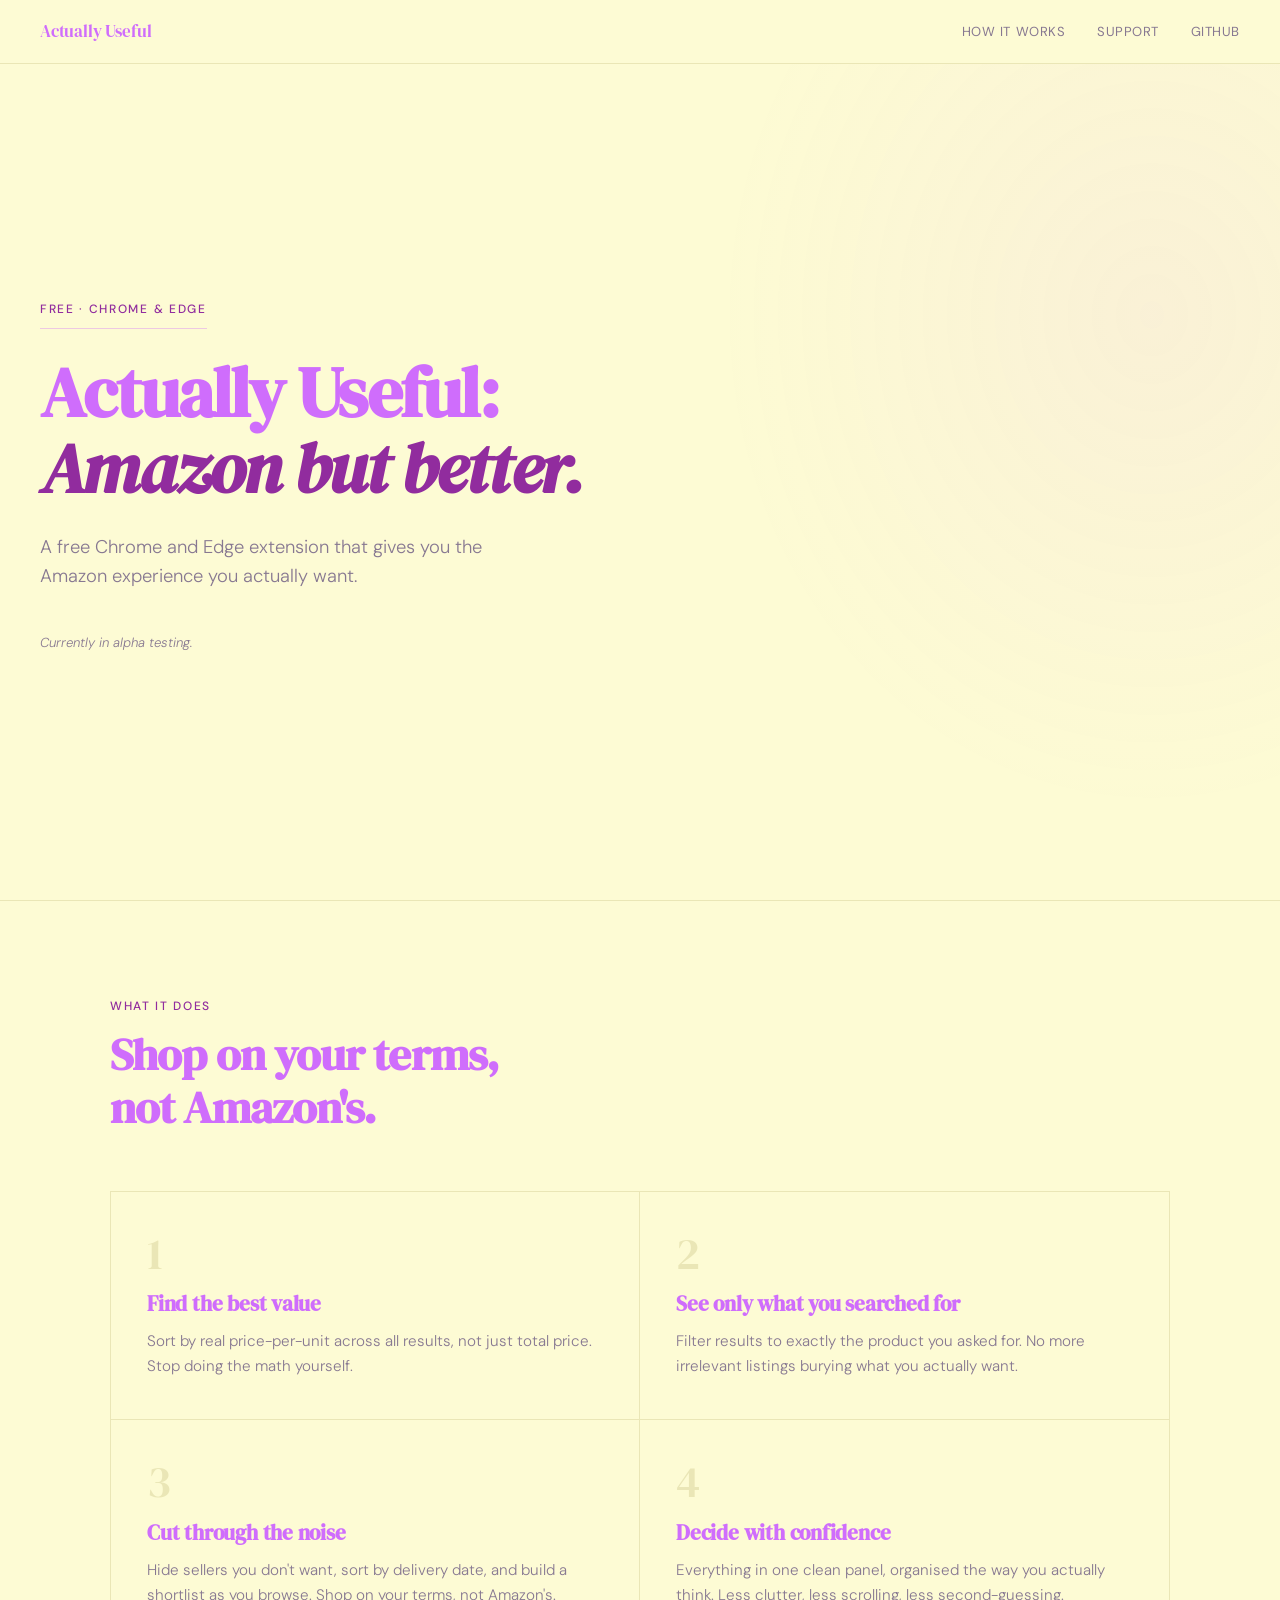
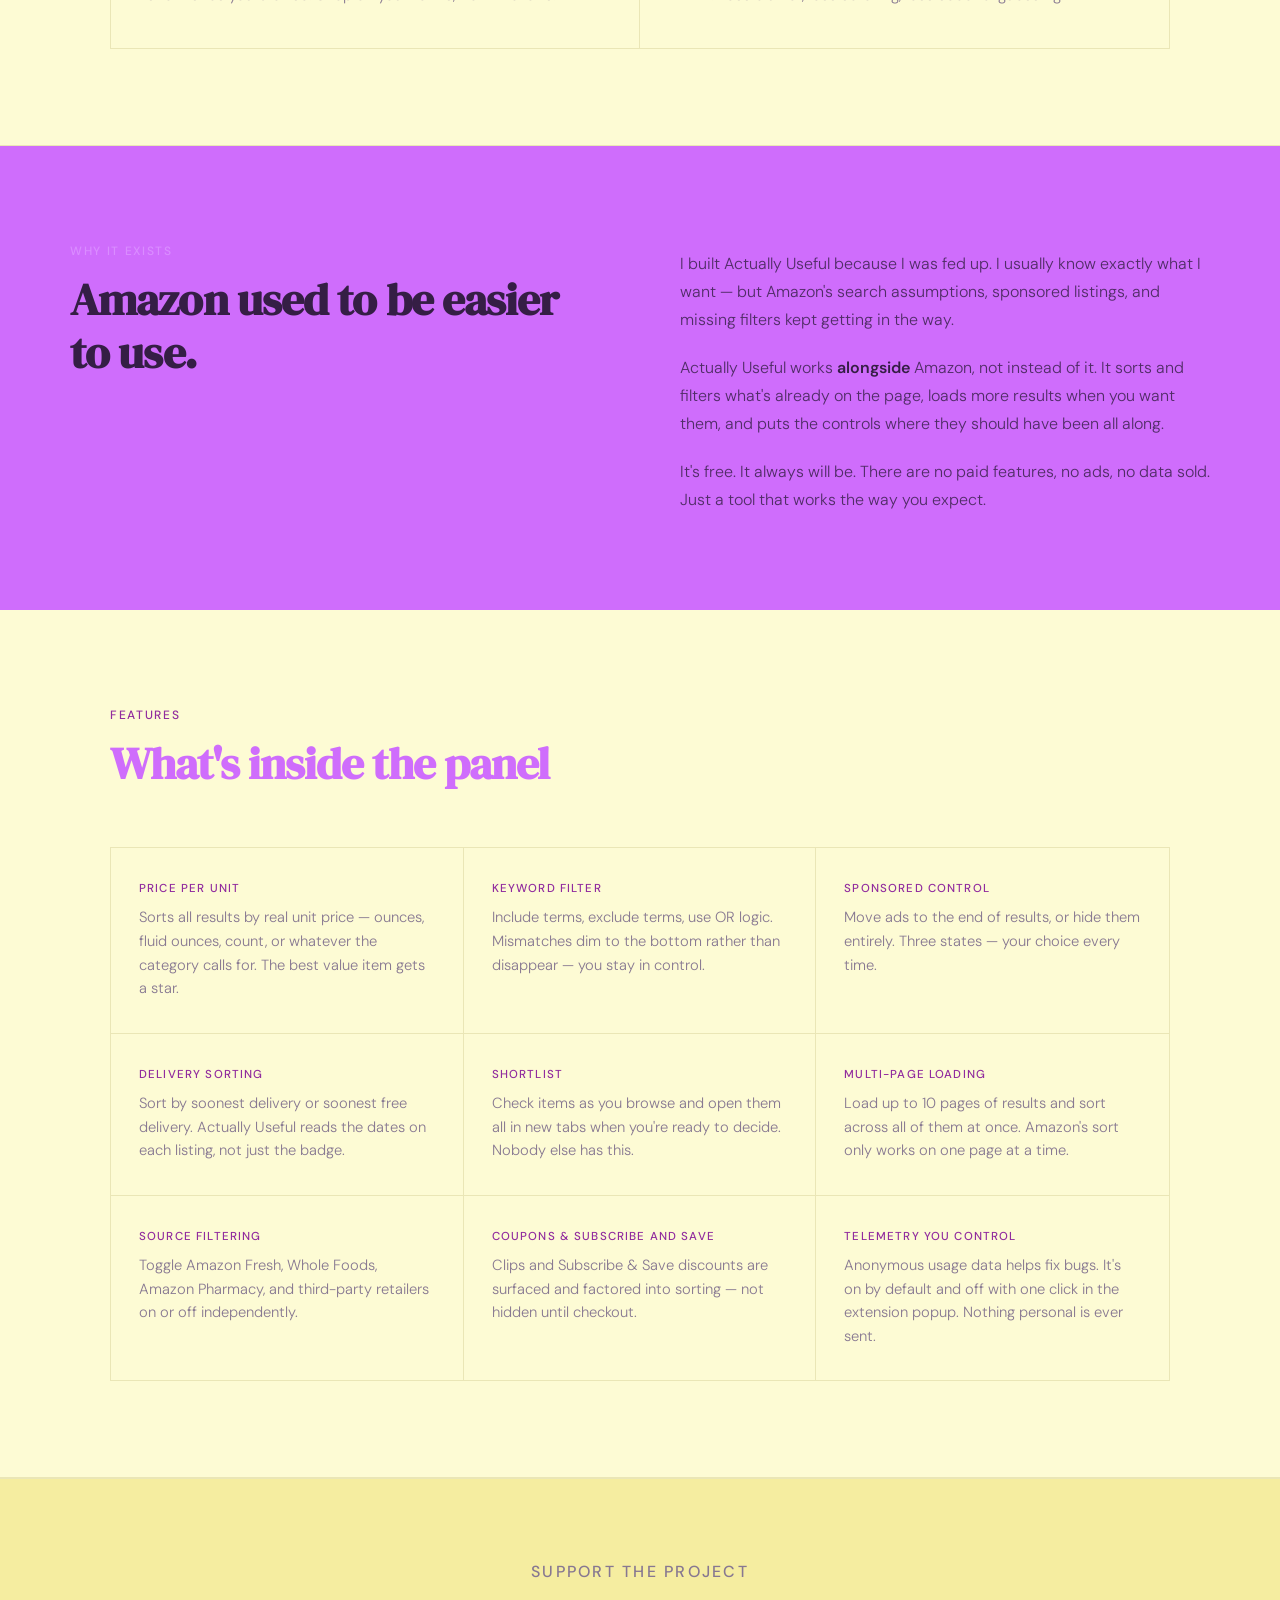
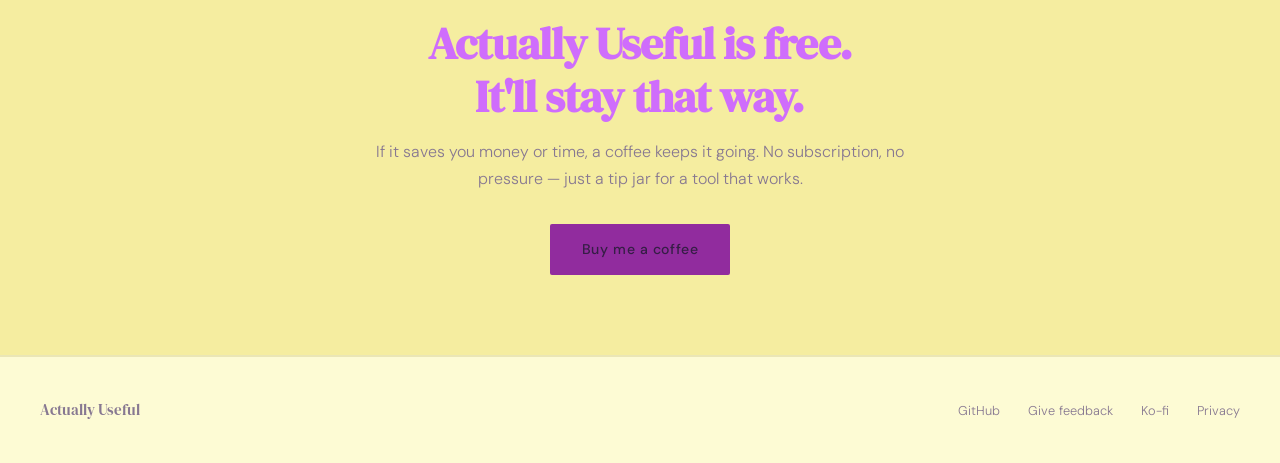
==== index.html @ 694da2ae "color redesign" ====
<!DOCTYPE html>
<html lang="en">
<head>
  <meta charset="UTF-8">
  <meta name="viewport" content="width=device-width, initial-scale=1.0">
  <title>Actually Useful: Amazon but better.</title>
  <meta name="description" content="A free Chrome and Edge extension that gives you the Amazon experience you actually want. Sort by unit price, filter results, shortlist products, and shop on your terms.">
  <link rel="preconnect" href="https://fonts.googleapis.com">
  <link rel="preconnect" href="https://fonts.gstatic.com" crossorigin>
  <link href="https://fonts.googleapis.com/css2?family=DM+Serif+Display:ital@0;1&family=DM+Sans:ital,wght@0,300;0,400;0,500;1,300&display=swap" rel="stylesheet">
  <style>
    *, *::before, *::after { box-sizing: border-box; margin: 0; padding: 0; }

    :root {
      --navy:        #CF6DFC;
      --teal:        #912c9e;
      --teal-mid:    #da8cff;
      --cream:       #FDFBD4;
      --warm:        #f5eda0;
      --text:        #351E45;
      --muted:       #877891;
      --rule:        #EAE6B6;
    }

    html { scroll-behavior: smooth; }

    body {
      font-family: 'DM Sans', sans-serif;
      font-weight: 300;
      background: var(--cream);
      color: var(--text);
      line-height: 1.65;
    }

    /* ─── NAV ─── */
    nav {
      position: fixed;
      top: 0; left: 0; right: 0;
      z-index: 100;
      display: flex;
      align-items: center;
      justify-content: space-between;
      padding: 1.1rem 2.5rem;
      background: rgba(253,251,212,0.95);
      backdrop-filter: blur(10px);
      -webkit-backdrop-filter: blur(10px);
      border-bottom: 1px solid var(--rule);
    }

    .nav-brand {
      font-family: 'DM Serif Display', serif;
      font-size: 1.05rem;
      color: var(--navy);
      text-decoration: none;
      letter-spacing: -0.01em;
    }

    .nav-links { display: flex; gap: 2rem; list-style: none; }

    .nav-links a {
      font-size: 0.82rem;
      font-weight: 400;
      color: var(--muted);
      text-decoration: none;
      letter-spacing: 0.04em;
      text-transform: uppercase;
      transition: color 0.2s;
    }

    .nav-links a:hover { color: var(--teal); }

    /* ─── HERO ─── */
    .hero {
      min-height: 100vh;
      display: flex;
      align-items: center;
      padding: 8rem 2.5rem 5rem;
      position: relative;
      overflow: hidden;
    }

    .hero::after {
      content: '';
      position: absolute;
      top: 0; right: 0;
      width: 50%;
      height: 100%;
      background: radial-gradient(ellipse at 80% 35%, rgba(207,109,252,0.07) 0%, transparent 60%);
      pointer-events: none;
    }

    .hero-inner {
      max-width: 820px;
      opacity: 0;
      transform: translateY(22px);
      animation: fadeUp 0.75s ease 0.1s forwards;
    }

    .eyebrow {
      display: inline-block;
      font-size: 0.75rem;
      font-weight: 500;
      letter-spacing: 0.14em;
      text-transform: uppercase;
      color: var(--teal);
      margin-bottom: 1.6rem;
      padding-bottom: 0.55rem;
      border-bottom: 1px solid rgba(207,109,252,0.35);
    }

    h1 {
      font-family: 'DM Serif Display', serif;
      font-size: clamp(2.8rem, 5.5vw, 4.8rem);
      line-height: 1.08;
      color: var(--navy);
      letter-spacing: -0.025em;
      margin-bottom: 1.6rem;
    }

    h1 em {
      font-style: italic;
      color: var(--teal);
    }

    .hero-sub {
      font-size: 1.15rem;
      color: var(--muted);
      max-width: 500px;
      font-weight: 300;
      line-height: 1.6;
    }

    .hero-note {
      font-size: 0.82rem;
      font-style: italic;
      margin-top: 2.5rem;
      color: var(--muted);
    }

    /* ─── SHARED ─── */
    .section-rule { border: none; border-top: 1px solid var(--rule); }

    .section-label {
      font-size: 0.75rem;
      font-weight: 500;
      letter-spacing: 0.14em;
      text-transform: uppercase;
      color: var(--teal);
      margin-bottom: 0.75rem;
    }

    h2 {
      font-family: 'DM Serif Display', serif;
      font-size: clamp(1.9rem, 3.5vw, 2.8rem);
      color: var(--navy);
      letter-spacing: -0.02em;
      line-height: 1.18;
    }

    /* ─── PILLARS ─── */
    .pillars {
      padding: 6rem 2.5rem;
      max-width: 1140px;
      margin: 0 auto;
    }

    .pillars-header { margin-bottom: 3.5rem; max-width: 560px; }

    .pillar-grid {
      display: grid;
      grid-template-columns: repeat(2, 1fr);
      border: 1px solid var(--rule);
    }

    .pillar {
      padding: 2.5rem 2.25rem;
      border-right: 1px solid var(--rule);
      border-bottom: 1px solid var(--rule);
      transition: background 0.2s;
    }

    .pillar:nth-child(2n)          { border-right: none; }
    .pillar:nth-child(3),
    .pillar:nth-child(4)           { border-bottom: none; }
    .pillar:hover                  { background: var(--warm); }

    .pillar-number {
      font-family: 'DM Serif Display', serif;
      font-size: 2.8rem;
      color: var(--rule);
      line-height: 1;
      margin-bottom: 1rem;
      letter-spacing: -0.03em;
    }

    .pillar h3 {
      font-family: 'DM Serif Display', serif;
      font-size: 1.3rem;
      color: var(--navy);
      margin-bottom: 0.75rem;
      letter-spacing: -0.01em;
      line-height: 1.2;
    }

    .pillar p { font-size: 0.95rem; color: var(--muted); line-height: 1.65; }

    /* ─── WHY ─── */
    .why {
      background: var(--navy);
      color: var(--text);
      padding: 6rem 2.5rem;
    }

    .why-inner {
      max-width: 1140px;
      margin: 0 auto;
      display: grid;
      grid-template-columns: 1fr 1fr;
      gap: 5rem;
      align-items: start;
    }

    .why h2        { color: var(--text); }
    .why .section-label { color: var(--teal-mid); }

    .why-body { padding-top: 0.5rem; }

    .why-body p {
      font-size: 1rem;
      color: rgba(53,30,69,0.82);
      line-height: 1.75;
      margin-bottom: 1.25rem;
    }

    .why-body p:last-child { margin-bottom: 0; }
    .why-body strong { color: var(--text); font-weight: 600; }

    /* ─── DETAILS ─── */
    .details {
      padding: 6rem 2.5rem;
      max-width: 1140px;
      margin: 0 auto;
    }

    .details-header { margin-bottom: 3.5rem; max-width: 560px; }

    .detail-list {
      display: grid;
      grid-template-columns: repeat(3, 1fr);
      border: 1px solid var(--rule);
    }

    .detail-item {
      padding: 2rem 1.75rem;
      border-right: 1px solid var(--rule);
      border-bottom: 1px solid var(--rule);
    }

    .detail-item:nth-child(3n)       { border-right: none; }
    .detail-item:nth-last-child(-n+3) { border-bottom: none; }

    .detail-item .label {
      font-size: 0.72rem;
      font-weight: 500;
      letter-spacing: 0.1em;
      text-transform: uppercase;
      color: var(--teal);
      margin-bottom: 0.5rem;
    }

    .detail-item p { font-size: 0.92rem; color: var(--muted); line-height: 1.6; }

    /* ─── SUPPORT ─── */
    .support {
      background: var(--warm);
      border-top: 1px solid var(--rule);
      border-bottom: 1px solid var(--rule);
      padding: 5rem 2.5rem;
      text-align: center;
    }

    .support-inner { max-width: 540px; margin: 0 auto; }
    .support h2    { margin-bottom: 1rem; }

    .support p {
      font-size: 1rem;
      color: var(--muted);
      margin-bottom: 2rem;
      line-height: 1.65;
    }

    .btn {
      display: inline-block;
      padding: 0.85rem 2rem;
      background: var(--teal);
      color: var(--text);
      text-decoration: none;
      font-size: 0.88rem;
      font-weight: 500;
      letter-spacing: 0.04em;
      border-radius: 2px;
      transition: background 0.2s, transform 0.15s;
    }

    .btn:hover { background: var(--teal-mid); transform: translateY(-1px); }

    /* ─── FOOTER ─── */
    footer {
      padding: 2.5rem;
      display: flex;
      align-items: center;
      justify-content: space-between;
      border-top: 1px solid var(--rule);
    }

    .footer-brand {
      font-family: 'DM Serif Display', serif;
      font-size: 0.95rem;
      color: var(--muted);
      text-decoration: none;
    }

    .footer-links { display: flex; gap: 1.75rem; list-style: none; }

    .footer-links a {
      font-size: 0.8rem;
      color: var(--muted);
      text-decoration: none;
      transition: color 0.2s;
    }

    .footer-links a:hover { color: var(--teal); }

    /* ─── ANIMATION ─── */
    @keyframes fadeUp {
      to { opacity: 1; transform: translateY(0); }
    }

    /* ─── RESPONSIVE ─── */
    @media (max-width: 700px) {
      nav { padding: 1rem 1.25rem; }
      .nav-links { display: none; }

      .hero        { padding: 7rem 1.25rem 4rem; }
      .pillars,
      .details,
      .support     { padding: 4rem 1.25rem; }
      .why         { padding: 4rem 1.25rem; }

      .pillar-grid { grid-template-columns: 1fr; }
      .pillar:nth-child(2n)  { border-right: 1px solid var(--rule); }
      .pillar:nth-child(3)   { border-bottom: 1px solid var(--rule); }
      .pillar:nth-child(4)   { border-bottom: none; }

      .why-inner { grid-template-columns: 1fr; gap: 2.5rem; }

      .detail-list { grid-template-columns: 1fr; }
      .detail-item { border-right: none !important; }
      .detail-item:last-child { border-bottom: none; }

      footer { flex-direction: column; gap: 1.25rem; text-align: center; padding: 2rem 1.25rem; }
    }
  </style>
</head>
<body>

  <!-- NAV -->
  <nav>
    <a href="#" class="nav-brand">Actually Useful</a>
    <ul class="nav-links">
      <li><a href="#how-it-works">How it works</a></li>
      <li><a href="#support">Support</a></li>
      <li><a href="https://github.com/tibbalsgribbin/actually-useful" target="_blank" rel="noopener">GitHub</a></li>
    </ul>
  </nav>

  <!-- HERO -->
  <section class="hero">
    <div class="hero-inner">
      <span class="eyebrow">Free · Chrome &amp; Edge</span>
      <h1>Actually Useful:<br><em>Amazon but better.</em></h1>
      <p class="hero-sub">A free Chrome and Edge extension that gives you the Amazon experience you actually want.</p>
      <p class="hero-note">Currently in alpha testing.</p>
    </div>
  </section>

  <hr class="section-rule">

  <!-- PILLARS -->
  <section class="pillars" id="how-it-works">
    <div class="pillars-header">
      <p class="section-label">What it does</p>
      <h2>Shop on your terms,<br>not Amazon's.</h2>
    </div>
    <div class="pillar-grid">
      <div class="pillar">
        <div class="pillar-number">1</div>
        <h3>Find the best value</h3>
        <p>Sort by real price-per-unit across all results, not just total price. Stop doing the math yourself.</p>
      </div>
      <div class="pillar">
        <div class="pillar-number">2</div>
        <h3>See only what you searched for</h3>
        <p>Filter results to exactly the product you asked for. No more irrelevant listings burying what you actually want.</p>
      </div>
      <div class="pillar">
        <div class="pillar-number">3</div>
        <h3>Cut through the noise</h3>
        <p>Hide sellers you don't want, sort by delivery date, and build a shortlist as you browse. Shop on your terms, not Amazon's.</p>
      </div>
      <div class="pillar">
        <div class="pillar-number">4</div>
        <h3>Decide with confidence</h3>
        <p>Everything in one clean panel, organised the way you actually think. Less clutter, less scrolling, less second-guessing.</p>
      </div>
    </div>
  </section>

  <hr class="section-rule">

  <!-- WHY -->
  <section class="why">
    <div class="why-inner">
      <div>
        <p class="section-label">Why it exists</p>
        <h2>Amazon used to be easier to use.</h2>
      </div>
      <div class="why-body">
        <p>I built Actually Useful because I was fed up. I usually know exactly what I want — but Amazon's search assumptions, sponsored listings, and missing filters kept getting in the way.</p>
        <p>Actually Useful works <strong>alongside</strong> Amazon, not instead of it. It sorts and filters what's already on the page, loads more results when you want them, and puts the controls where they should have been all along.</p>
        <p>It's free. It always will be. There are no paid features, no ads, no data sold. Just a tool that works the way you expect.</p>
      </div>
    </div>
  </section>

  <!-- DETAILS -->
  <section class="details">
    <div class="details-header">
      <p class="section-label">Features</p>
      <h2>What's inside the panel</h2>
    </div>
    <div class="detail-list">
      <div class="detail-item">
        <p class="label">Price per unit</p>
        <p>Sorts all results by real unit price — ounces, fluid ounces, count, or whatever the category calls for. The best value item gets a star.</p>
      </div>
      <div class="detail-item">
        <p class="label">Keyword filter</p>
        <p>Include terms, exclude terms, use OR logic. Mismatches dim to the bottom rather than disappear — you stay in control.</p>
      </div>
      <div class="detail-item">
        <p class="label">Sponsored control</p>
        <p>Move ads to the end of results, or hide them entirely. Three states — your choice every time.</p>
      </div>
      <div class="detail-item">
        <p class="label">Delivery sorting</p>
        <p>Sort by soonest delivery or soonest free delivery. Actually Useful reads the dates on each listing, not just the badge.</p>
      </div>
      <div class="detail-item">
        <p class="label">Shortlist</p>
        <p>Check items as you browse and open them all in new tabs when you're ready to decide. Nobody else has this.</p>
      </div>
      <div class="detail-item">
        <p class="label">Multi-page loading</p>
        <p>Load up to 10 pages of results and sort across all of them at once. Amazon's sort only works on one page at a time.</p>
      </div>
      <div class="detail-item">
        <p class="label">Source filtering</p>
        <p>Toggle Amazon Fresh, Whole Foods, Amazon Pharmacy, and third-party retailers on or off independently.</p>
      </div>
      <div class="detail-item">
        <p class="label">Coupons &amp; Subscribe and Save</p>
        <p>Clips and Subscribe &amp; Save discounts are surfaced and factored into sorting — not hidden until checkout.</p>
      </div>
      <div class="detail-item">
        <p class="label">Telemetry you control</p>
        <p>Anonymous usage data helps fix bugs. It's on by default and off with one click in the extension popup. Nothing personal is ever sent.</p>
      </div>
    </div>
  </section>

  <hr class="section-rule">

  <!-- SUPPORT -->
  <section class="support" id="support">
    <div class="support-inner">
      <p class="section-label">Support the project</p>
      <h2>Actually Useful is free.<br>It'll stay that way.</h2>
      <p>If it saves you money or time, a coffee keeps it going. No subscription, no pressure — just a tip jar for a tool that works.</p>
      <a href="https://ko-fi.com/butactuallyuseful" class="btn" target="_blank" rel="noopener">Buy me a coffee</a>
    </div>
  </section>

  <!-- FOOTER -->
  <footer>
    <a href="#" class="footer-brand">Actually Useful</a>
    <ul class="footer-links">
      <li><a href="https://github.com/tibbalsgribbin/actually-useful" target="_blank" rel="noopener">GitHub</a></li>
      <li><a href="https://forms.gle/J3AECVTDHWKDZZKE7" target="_blank" rel="noopener">Give feedback</a></li>
      <li><a href="https://ko-fi.com/butactuallyuseful" target="_blank" rel="noopener">Ko-fi</a></li>
      <li><a href="privacy.html">Privacy</a></li>
    </ul>
  </footer>

</body>
</html>
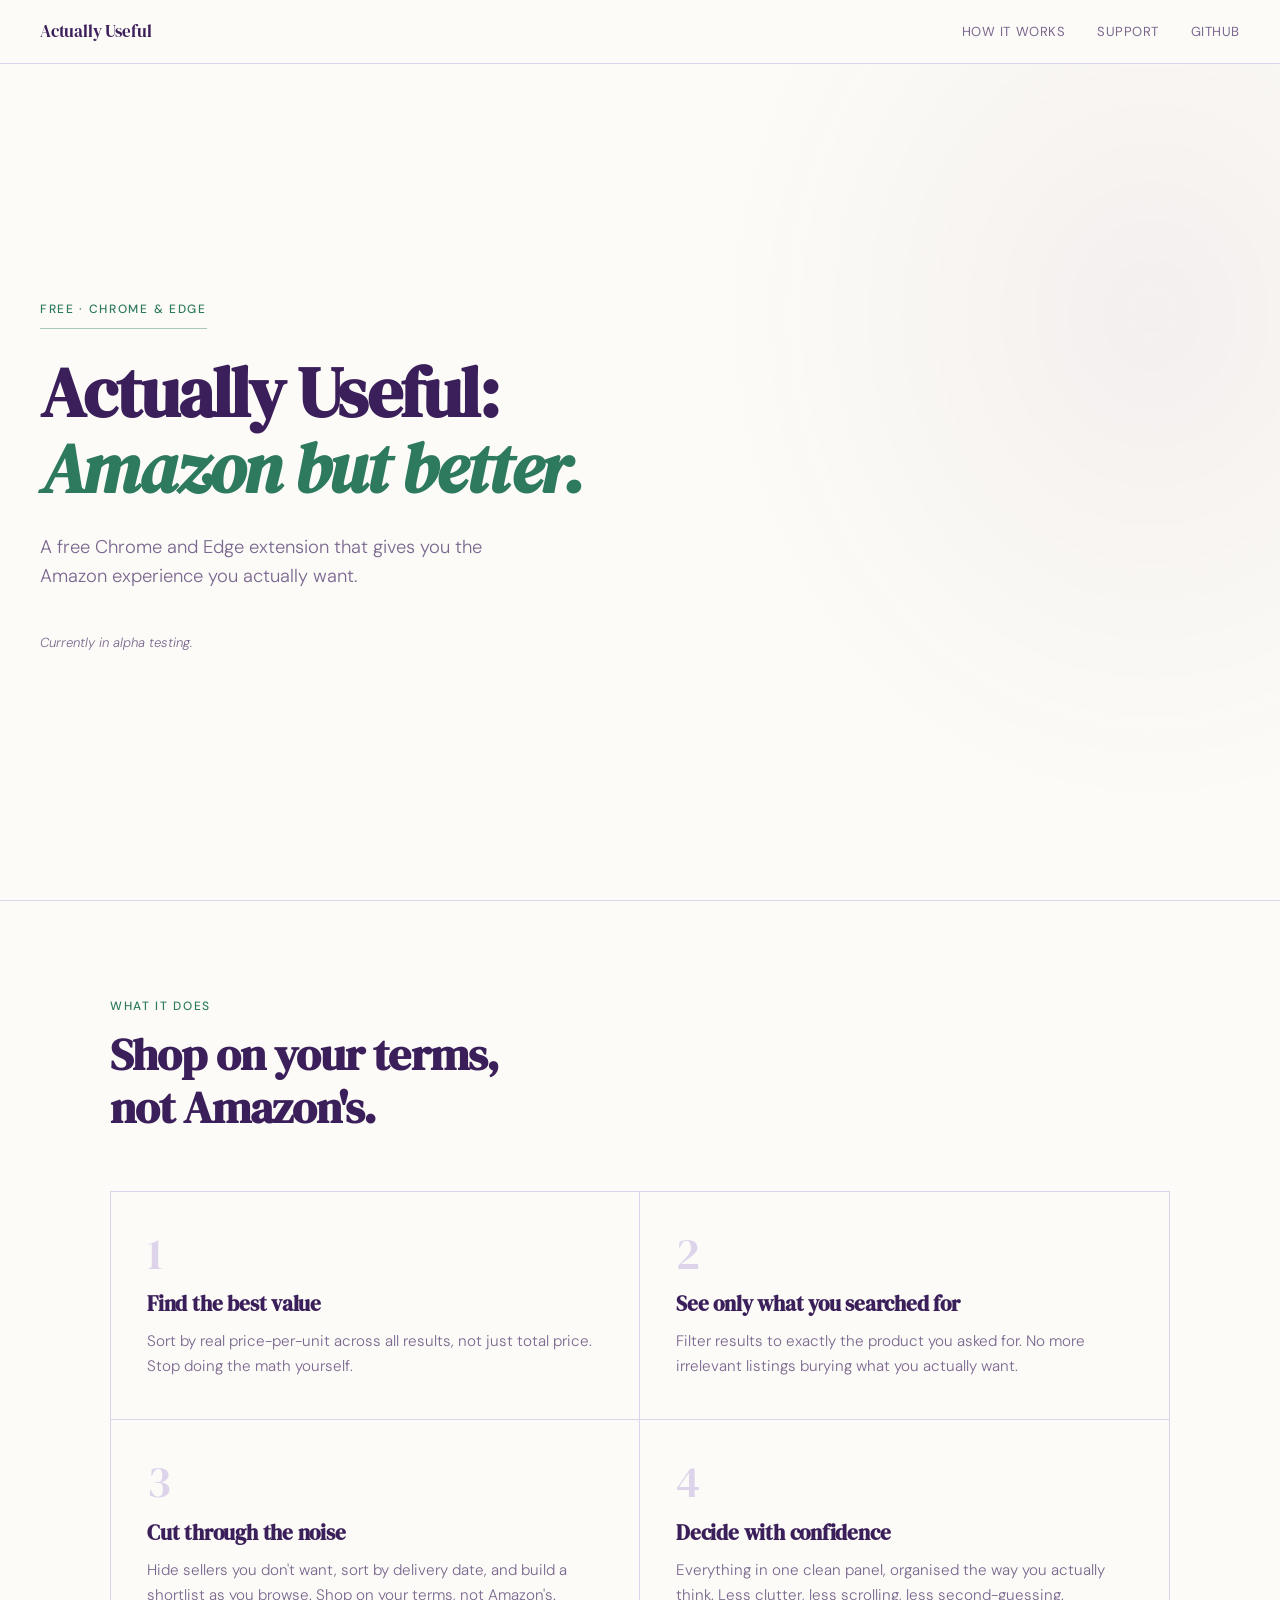
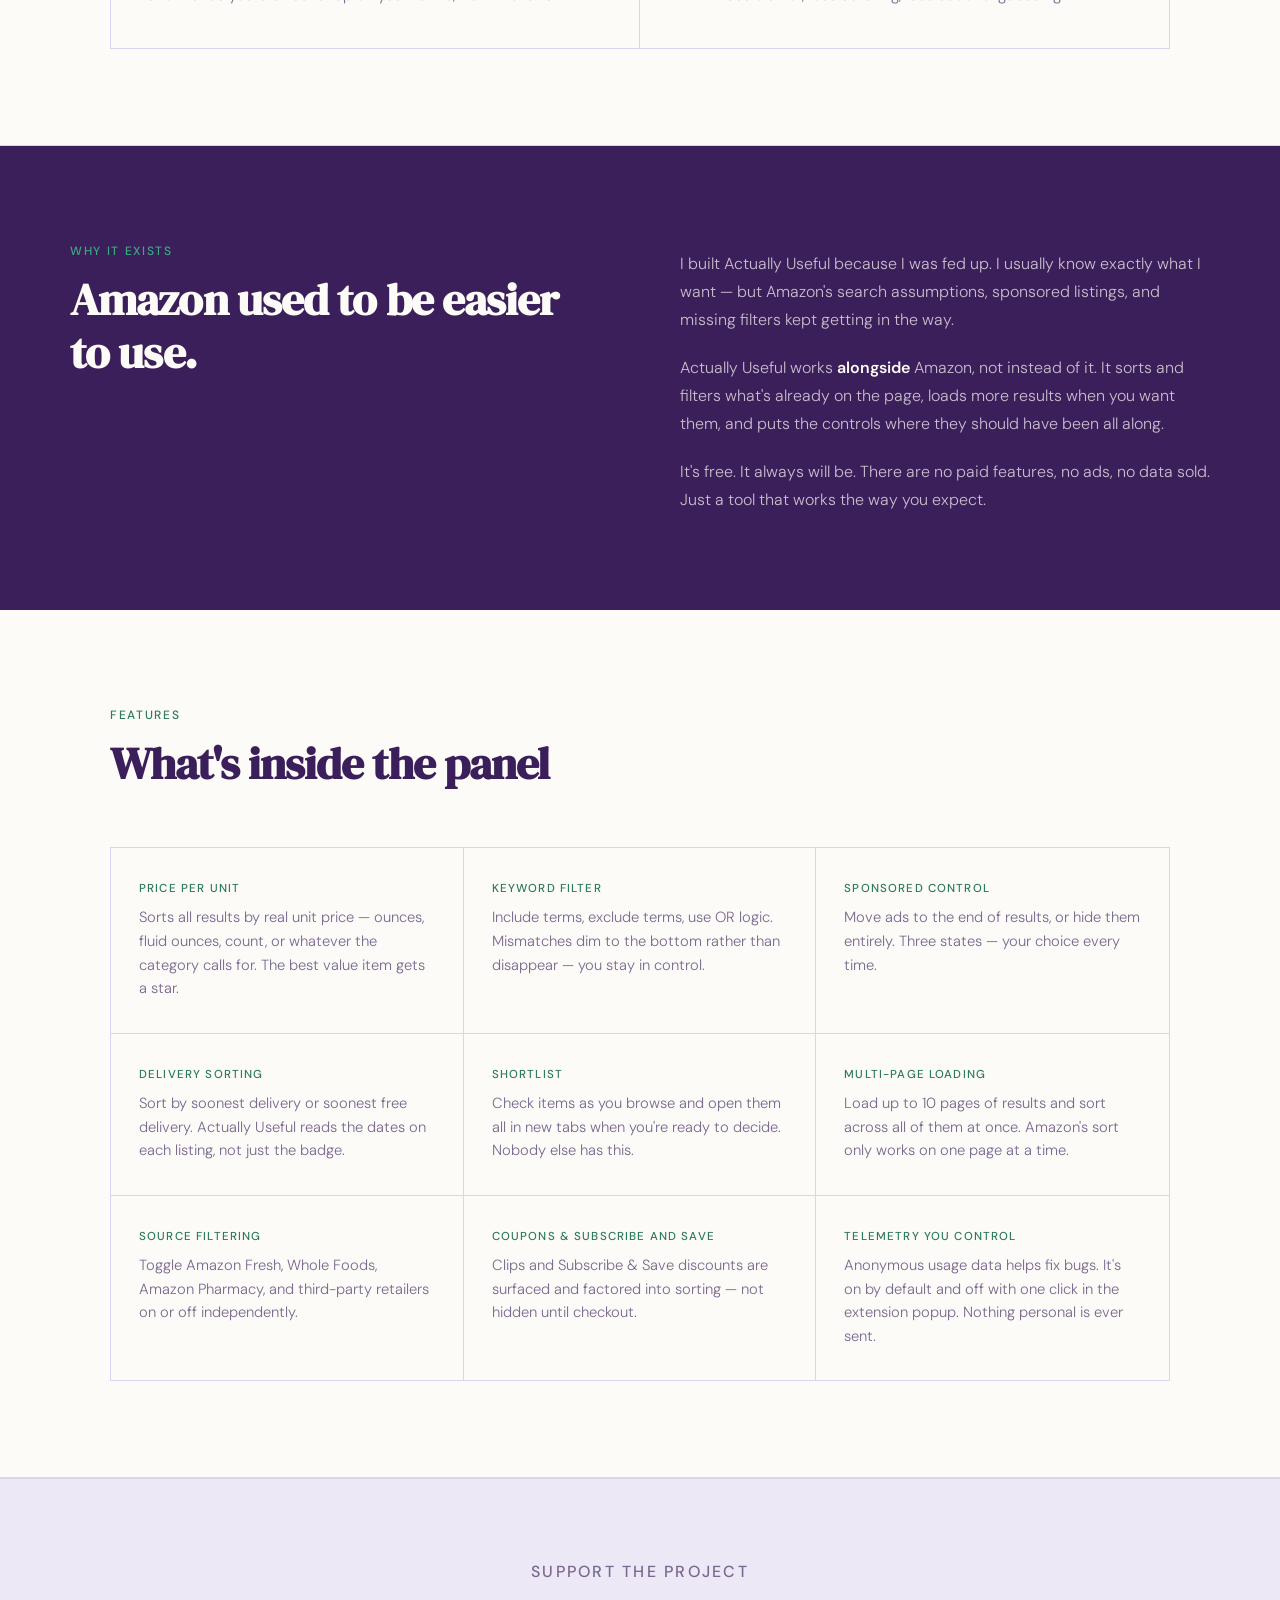
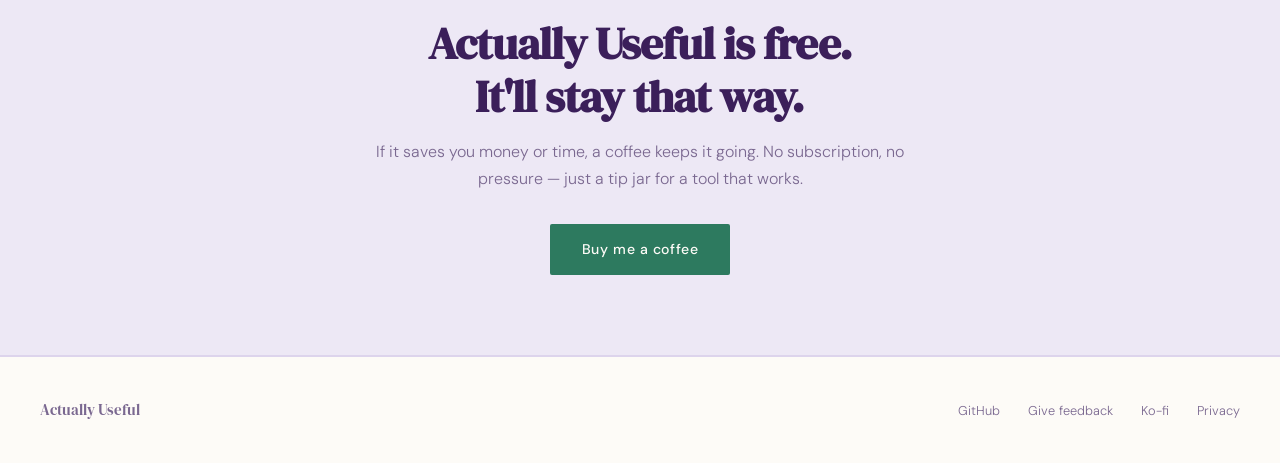
==== commit cea98d09: "design" ====
--- a/index.html
+++ b/index.html
@@ -12,14 +12,14 @@
     *, *::before, *::after { box-sizing: border-box; margin: 0; padding: 0; }
 
     :root {
-      --navy:        #CF6DFC;
-      --teal:        #912c9e;
-      --teal-mid:    #da8cff;
-      --cream:       #FDFBD4;
-      --warm:        #f5eda0;
-      --text:        #351E45;
-      --muted:       #877891;
-      --rule:        #EAE6B6;
+      --navy:        #3B1F5A;   /* deep plum — brand primary */
+      --teal:        #2D7A5F;   /* sage green — value & actions */
+      --teal-mid:    #3EA882;   /* medium sage — hover */
+      --cream:       #FDFBF7;   /* warm neutral background */
+      --warm:        #EDE8F5;   /* light lavender — surface/hover */
+      --text:        #2A1840;   /* near-black plum */
+      --muted:       #7A6890;   /* muted plum */
+      --rule:        #DDD4EC;   /* lavender border */
     }
 
     html { scroll-behavior: smooth; }
@@ -41,7 +41,7 @@
       align-items: center;
       justify-content: space-between;
       padding: 1.1rem 2.5rem;
-      background: rgba(253,251,212,0.95);
+      background: rgba(253,251,247,0.95);
       backdrop-filter: blur(10px);
       -webkit-backdrop-filter: blur(10px);
       border-bottom: 1px solid var(--rule);
@@ -85,7 +85,7 @@
       top: 0; right: 0;
       width: 50%;
       height: 100%;
-      background: radial-gradient(ellipse at 80% 35%, rgba(207,109,252,0.07) 0%, transparent 60%);
+      background: radial-gradient(ellipse at 80% 35%, rgba(59,31,90,0.05) 0%, transparent 60%);
       pointer-events: none;
     }
 
@@ -105,7 +105,7 @@
       color: var(--teal);
       margin-bottom: 1.6rem;
       padding-bottom: 0.55rem;
-      border-bottom: 1px solid rgba(207,109,252,0.35);
+      border-bottom: 1px solid rgba(45,122,95,0.4);
     }
 
     h1 {
@@ -220,20 +220,20 @@
       align-items: start;
     }
 
-    .why h2        { color: var(--text); }
+    .why h2        { color: var(--cream); }
     .why .section-label { color: var(--teal-mid); }
 
     .why-body { padding-top: 0.5rem; }
 
     .why-body p {
       font-size: 1rem;
-      color: rgba(53,30,69,0.82);
+      color: rgba(253,251,247,0.72);
       line-height: 1.75;
       margin-bottom: 1.25rem;
     }
 
     .why-body p:last-child { margin-bottom: 0; }
-    .why-body strong { color: var(--text); font-weight: 600; }
+    .why-body strong { color: var(--cream); font-weight: 600; }
 
     /* ─── DETAILS ─── */
     .details {
@@ -293,7 +293,7 @@
       display: inline-block;
       padding: 0.85rem 2rem;
       background: var(--teal);
-      color: var(--text);
+      color: var(--cream);
       text-decoration: none;
       font-size: 0.88rem;
       font-weight: 500;
@@ -302,7 +302,7 @@
       transition: background 0.2s, transform 0.15s;
     }
 
-    .btn:hover { background: var(--teal-mid); transform: translateY(-1px); }
+    .btn:hover { background: var(--teal-mid); color: var(--cream); transform: translateY(-1px); }
 
     /* ─── FOOTER ─── */
     footer {
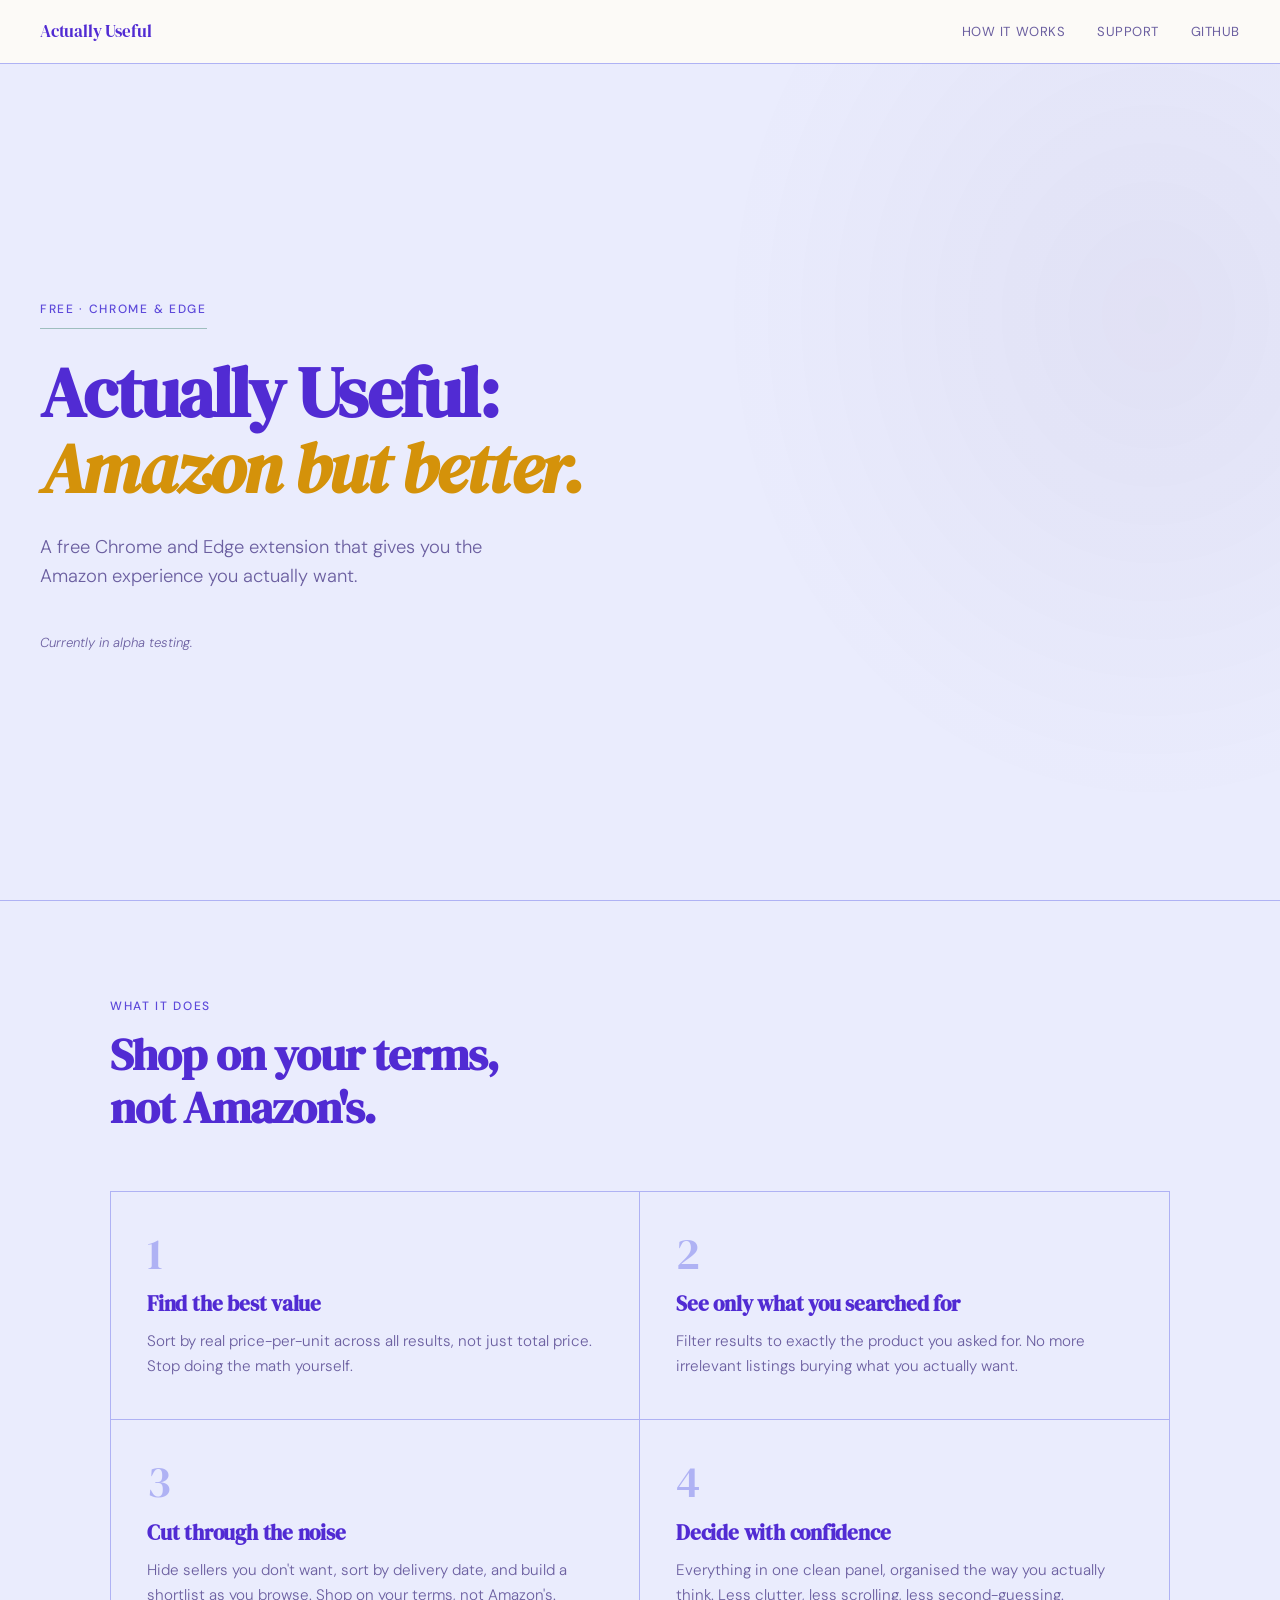
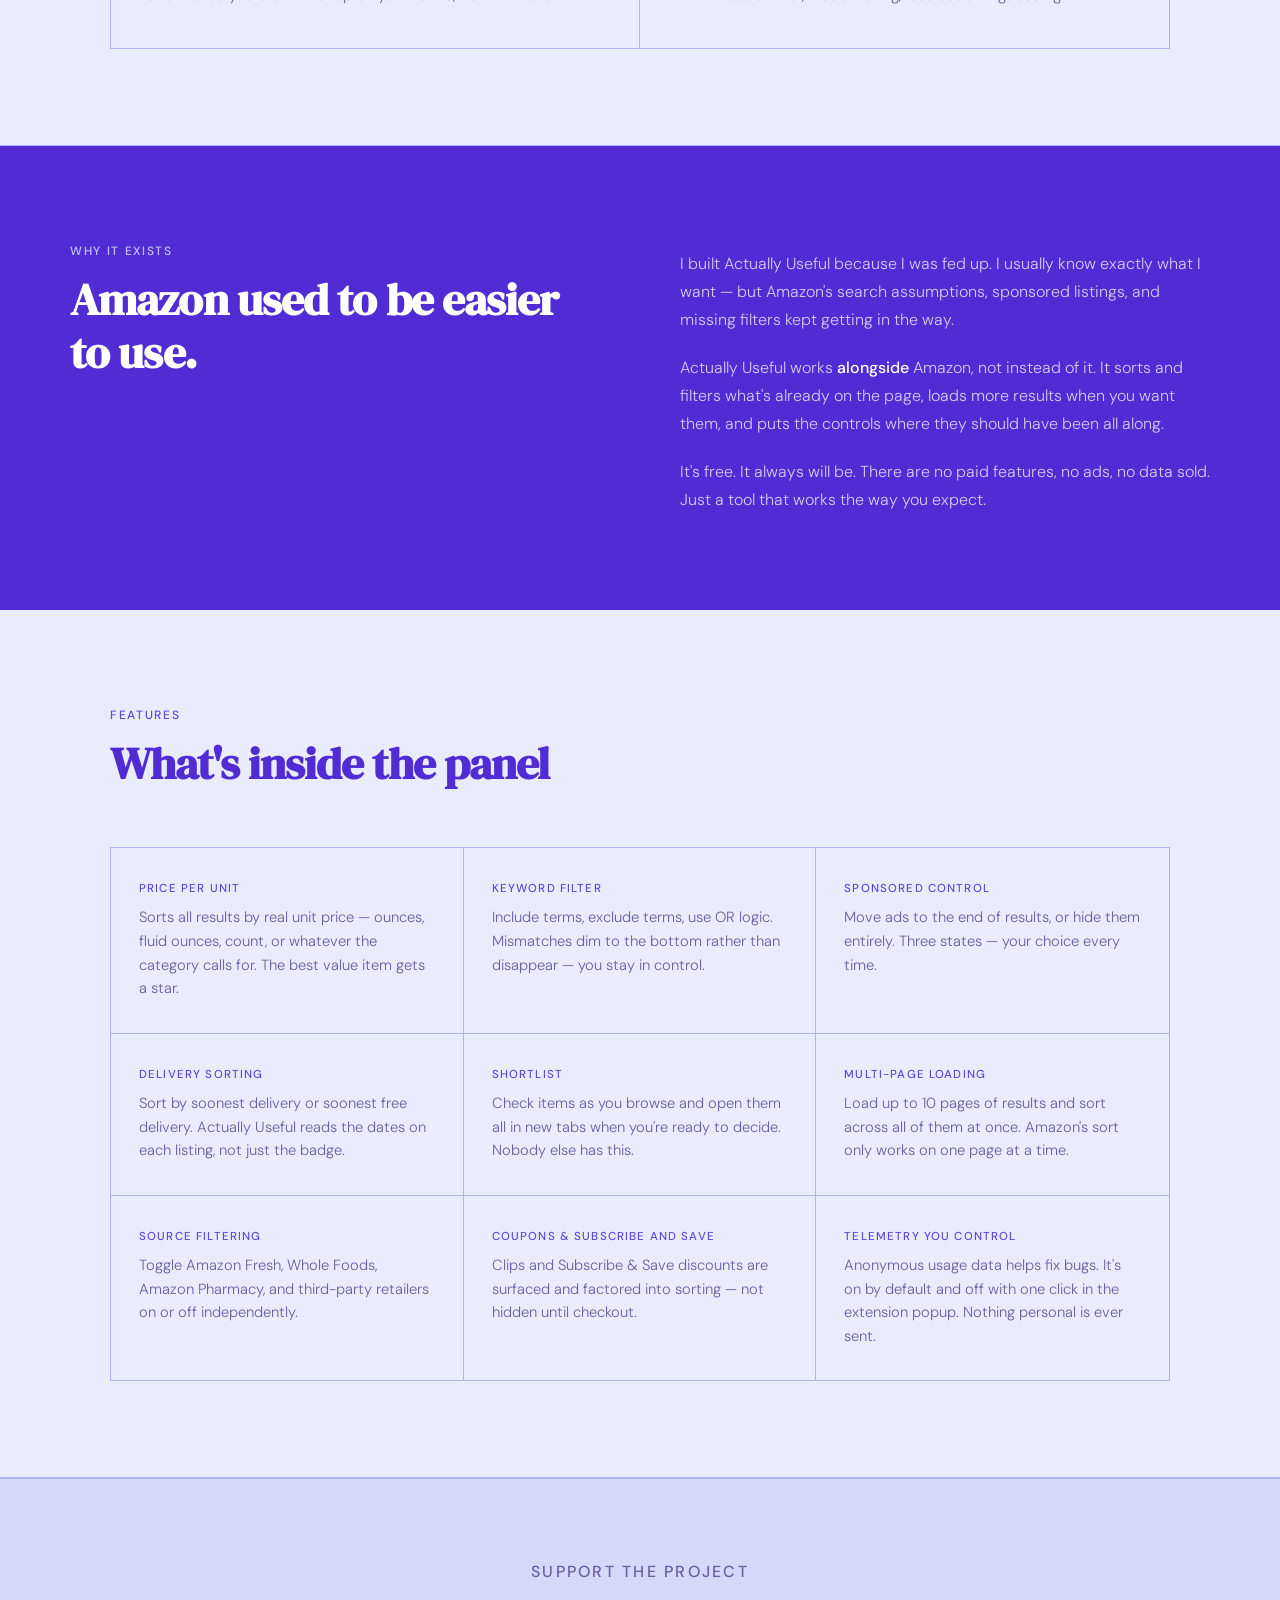
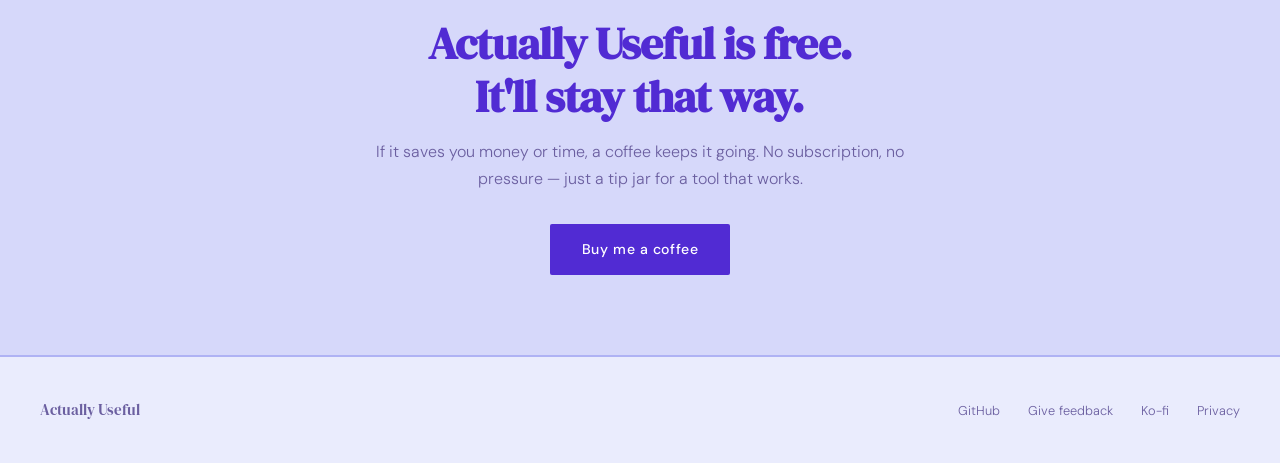
==== commit 460a77a0: "blue monochrome" ====
--- a/index.html
+++ b/index.html
@@ -12,14 +12,15 @@
     *, *::before, *::after { box-sizing: border-box; margin: 0; padding: 0; }
 
     :root {
-      --navy:        #3B1F5A;   /* deep plum — brand primary */
-      --teal:        #2D7A5F;   /* sage green — value & actions */
-      --teal-mid:    #3EA882;   /* medium sage — hover */
-      --cream:       #FDFBF7;   /* warm neutral background */
-      --warm:        #EDE8F5;   /* light lavender — surface/hover */
-      --text:        #2A1840;   /* near-black plum */
-      --muted:       #7A6890;   /* muted plum */
-      --rule:        #DDD4EC;   /* lavender border */
+      --navy:        #512bd3;   /* 1 — deep indigo, brand primary */
+      --teal:        #5d49da;   /* 2 — medium-dark indigo, links & buttons */
+      --teal-mid:    #7b76e5;   /* 4 — lighter indigo, hover */
+      --cream:       #eaecfd;   /* 10 — lightest indigo, backgrounds */
+      --warm:        #d6d8fa;   /* 9 — light indigo, surface hover */
+      --text:        #1A1035;   /* near-black indigo */
+      --muted:       #6B5FA0;   /* muted indigo */
+      --rule:        #afb2f4;   /* 7 — indigo border */
+      --amber:       #D4920A;   /* warm amber — h1 emphasis */
     }
 
     html { scroll-behavior: smooth; }
@@ -119,7 +120,7 @@
 
     h1 em {
       font-style: italic;
-      color: var(--teal);
+      color: var(--amber);
     }
 
     .hero-sub {
@@ -220,20 +221,20 @@
       align-items: start;
     }
 
-    .why h2        { color: var(--cream); }
-    .why .section-label { color: var(--teal-mid); }
+    .why h2        { color: #ffffff; }
+    .why .section-label { color: #c2c5f7; }
 
     .why-body { padding-top: 0.5rem; }
 
     .why-body p {
       font-size: 1rem;
-      color: rgba(253,251,247,0.72);
+      color: rgba(255,255,255,0.75);
       line-height: 1.75;
       margin-bottom: 1.25rem;
     }
 
     .why-body p:last-child { margin-bottom: 0; }
-    .why-body strong { color: var(--cream); font-weight: 600; }
+    .why-body strong { color: #ffffff; font-weight: 500; }
 
     /* ─── DETAILS ─── */
     .details {
@@ -292,8 +293,8 @@
     .btn {
       display: inline-block;
       padding: 0.85rem 2rem;
-      background: var(--teal);
-      color: var(--cream);
+      background: var(--navy);
+      color: #ffffff;
       text-decoration: none;
       font-size: 0.88rem;
       font-weight: 500;
@@ -302,7 +303,7 @@
       transition: background 0.2s, transform 0.15s;
     }
 
-    .btn:hover { background: var(--teal-mid); color: var(--cream); transform: translateY(-1px); }
+    .btn:hover { background: var(--teal); color: #ffffff; transform: translateY(-1px); }
 
     /* ─── FOOTER ─── */
     footer {
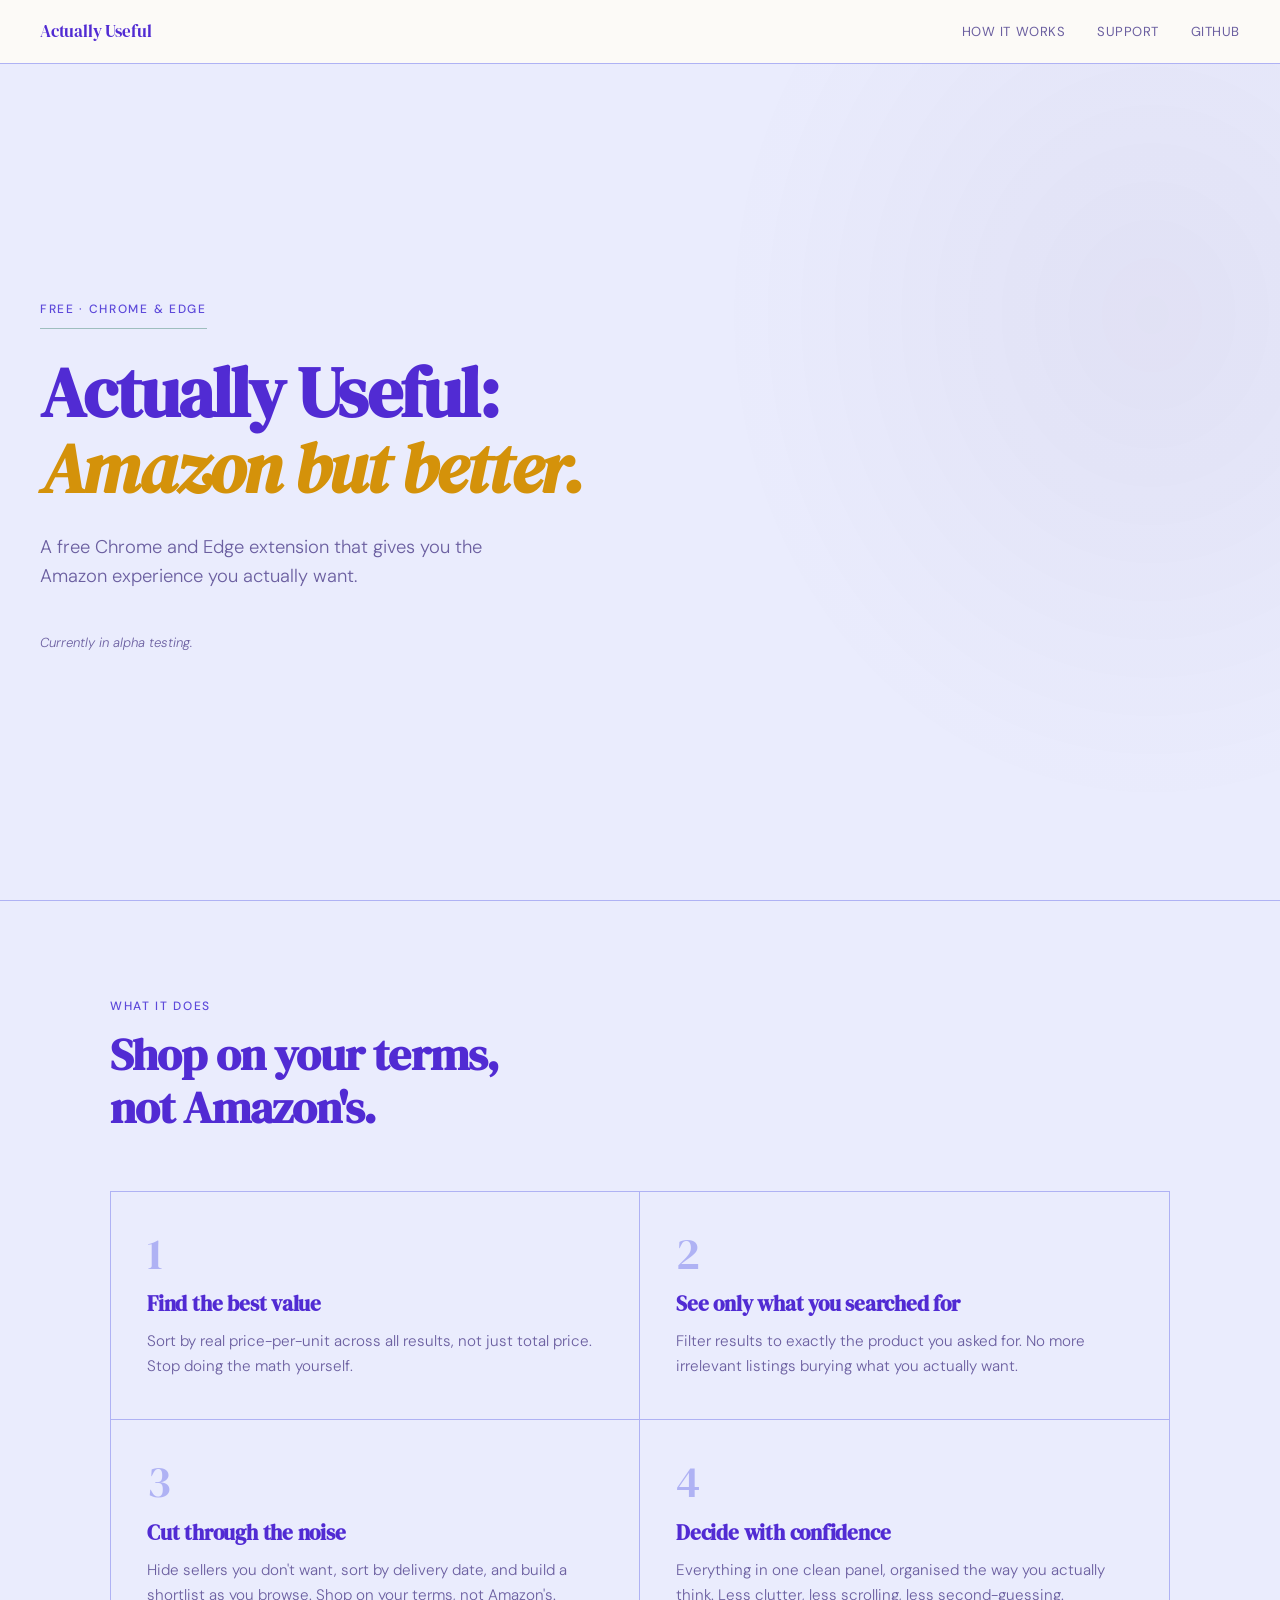
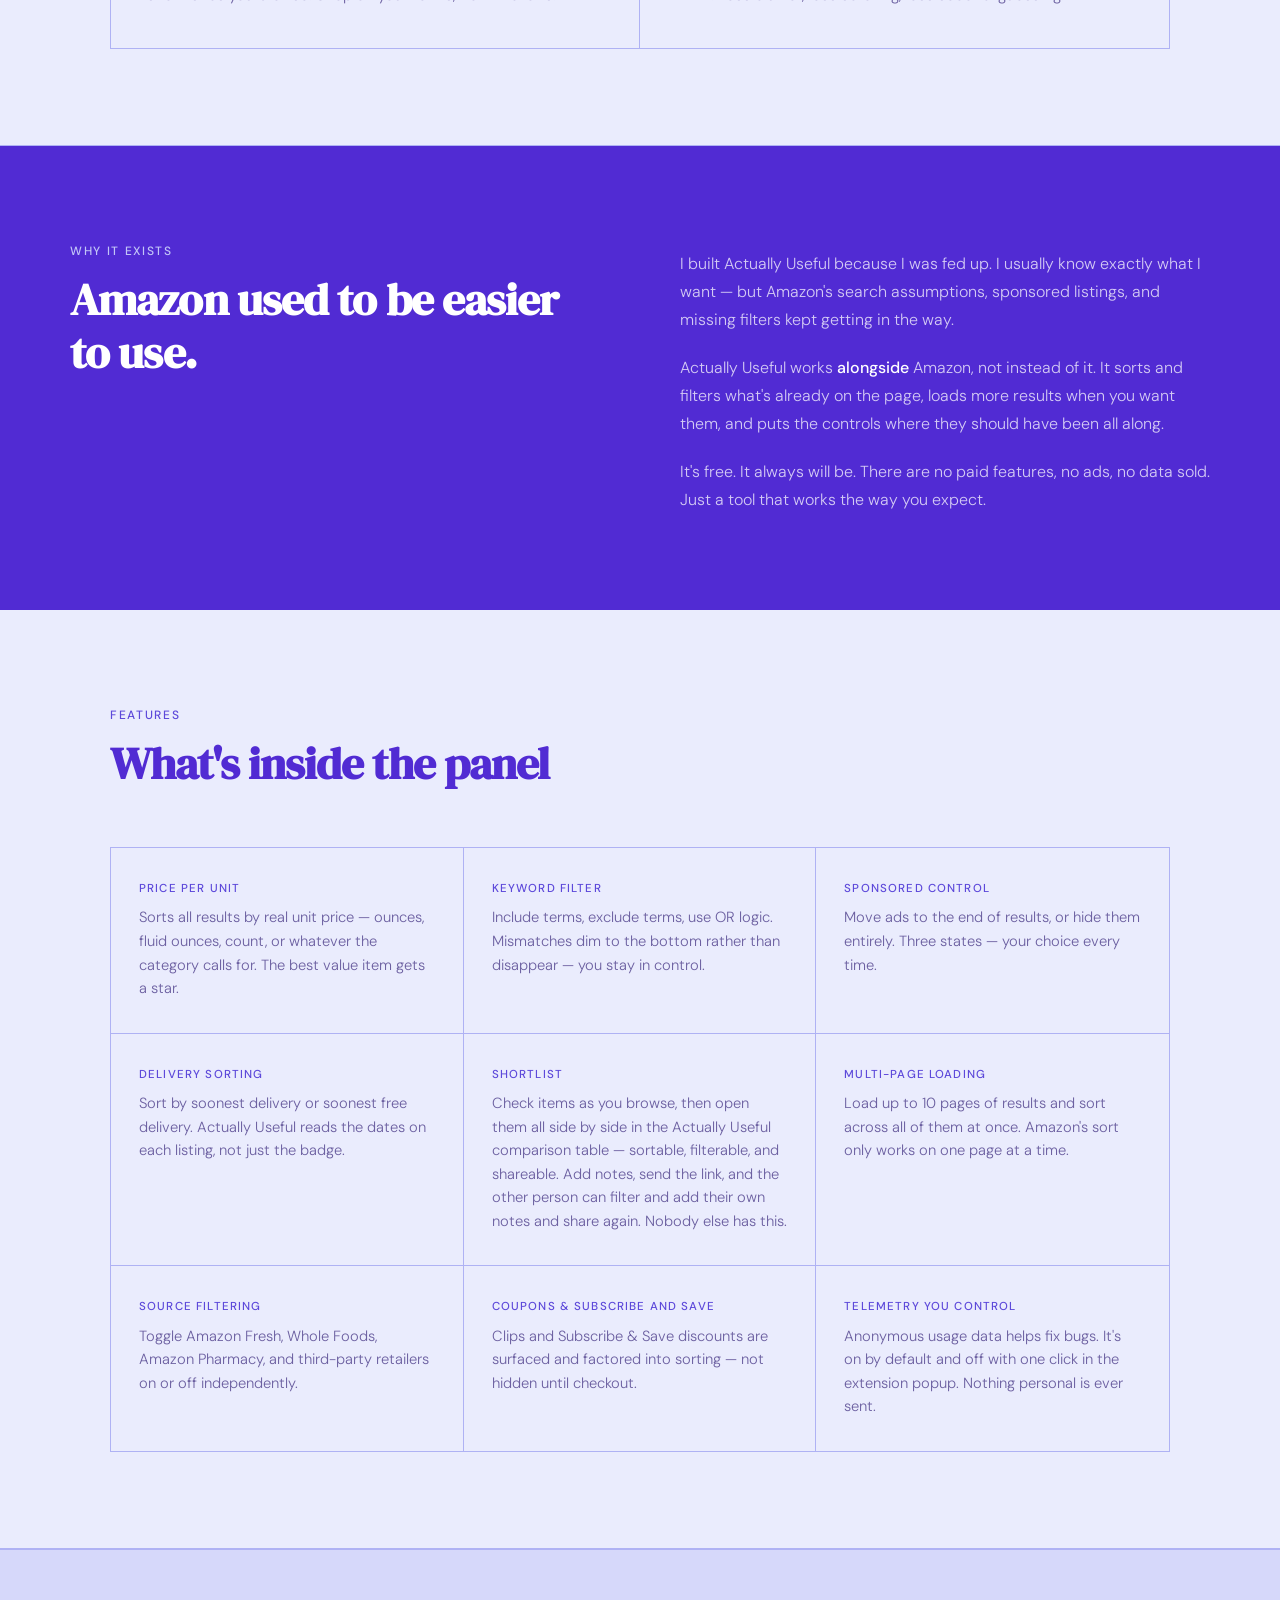
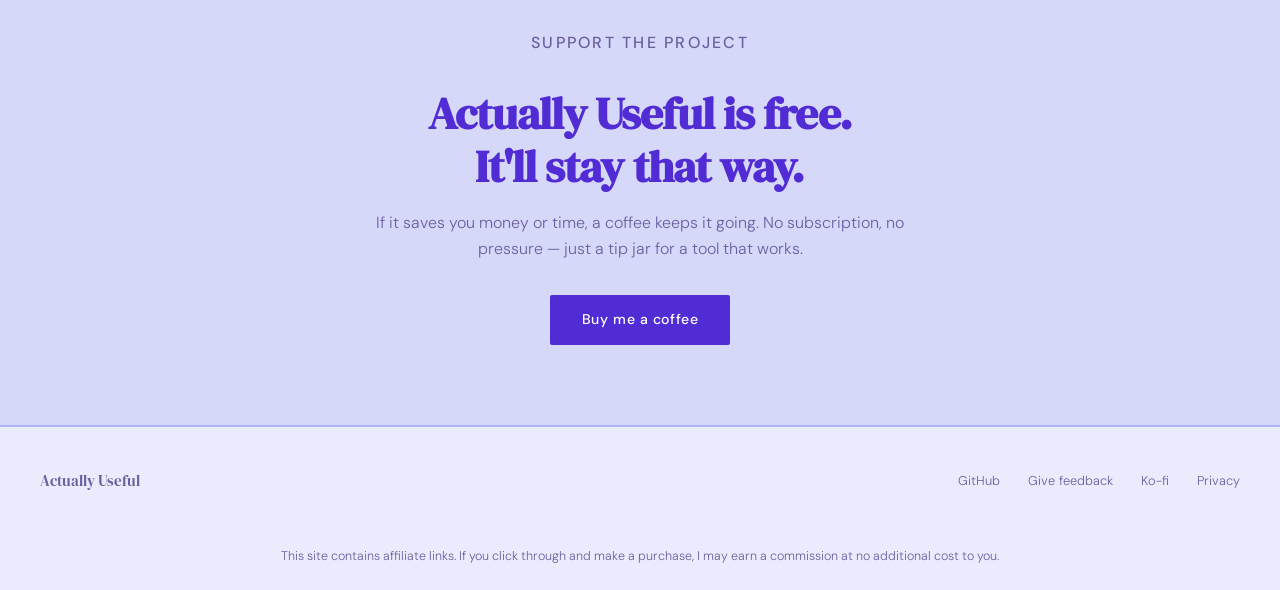
==== commit 39bc5bc7: "new shortlist blurb" ====
--- a/index.html
+++ b/index.html
@@ -459,7 +459,7 @@
       </div>
       <div class="detail-item">
         <p class="label">Shortlist</p>
-        <p>Check items as you browse and open them all in new tabs when you're ready to decide. Nobody else has this.</p>
+        <p>Check items as you browse, then open them all side by side in the Actually Useful comparison table — sortable, filterable, and shareable. Add notes, send the link, and the other person can filter and add their own notes and share again. Nobody else has this.</p>
       </div>
       <div class="detail-item">
         <p class="label">Multi-page loading</p>
@@ -497,11 +497,12 @@
     <a href="#" class="footer-brand">Actually Useful</a>
     <ul class="footer-links">
       <li><a href="https://github.com/tibbalsgribbin/actually-useful" target="_blank" rel="noopener">GitHub</a></li>
-      <li><a href="https://forms.gle/J3AECVTDHWKDZZKE7" target="_blank" rel="noopener">Give feedback</a></li>
+      <li><a href="https://forms.gle/XU8RpYM3cGFTwQQ86" target="_blank" rel="noopener">Give feedback</a></li>
       <li><a href="https://ko-fi.com/butactuallyuseful" target="_blank" rel="noopener">Ko-fi</a></li>
       <li><a href="privacy.html">Privacy</a></li>
     </ul>
   </footer>
+  <p style="text-align:center;font-size:0.78rem;color:var(--muted);padding:0.75rem 2.5rem 1.5rem;">This site contains affiliate links. If you click through and make a purchase, I may earn a commission at no additional cost to you.</p>
 
 </body>
 </html>
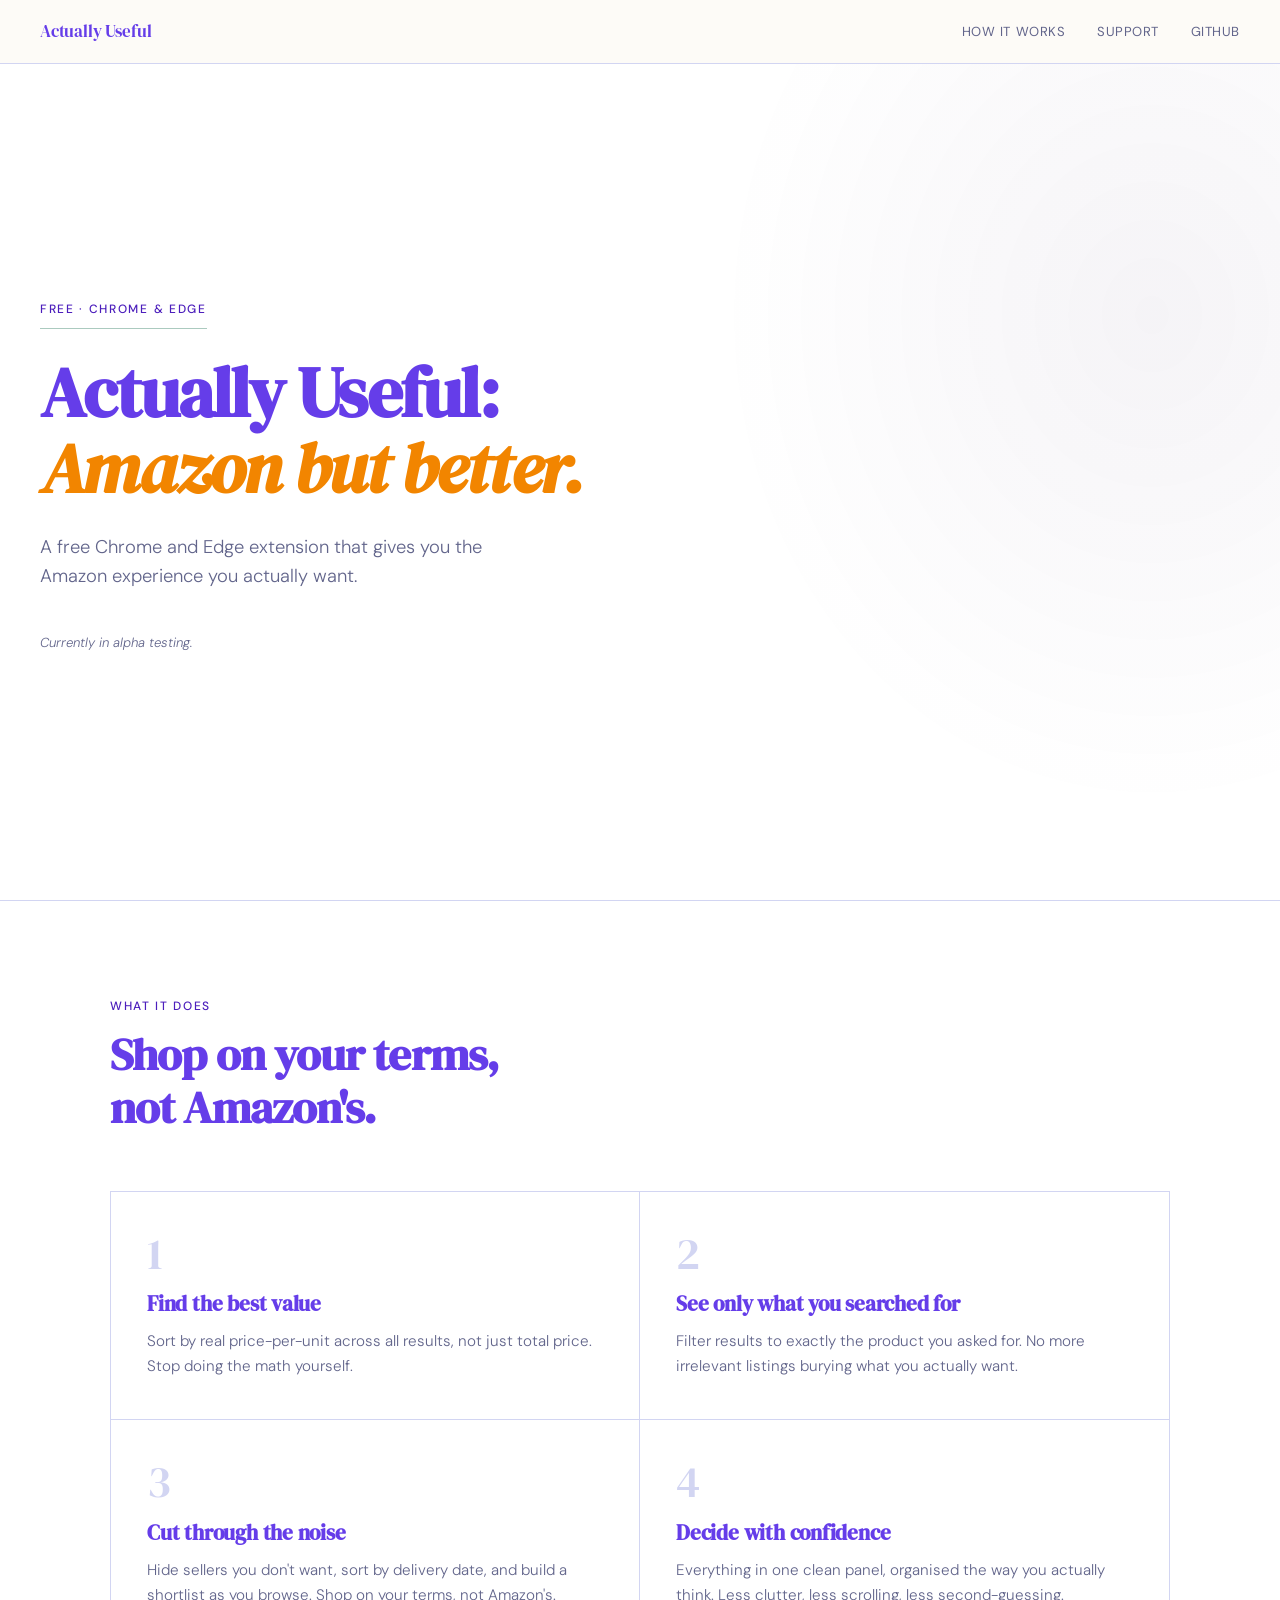
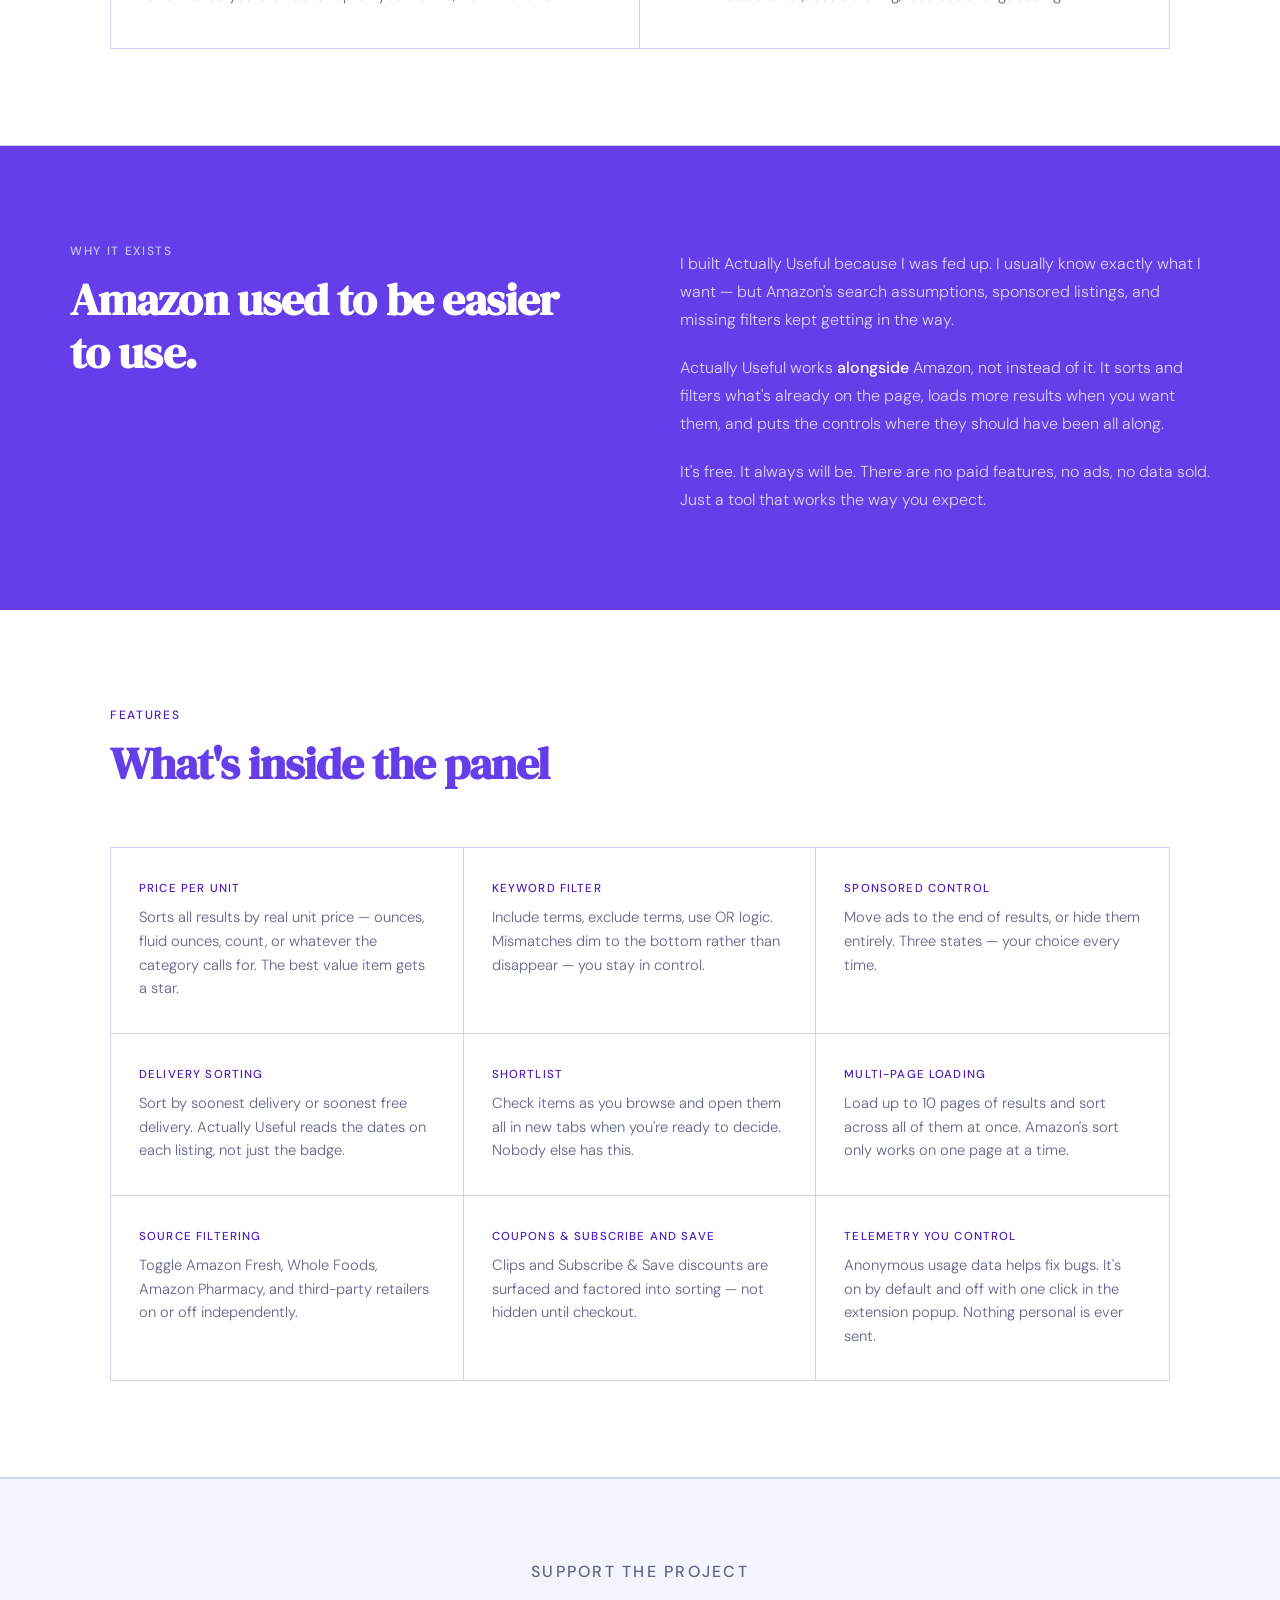
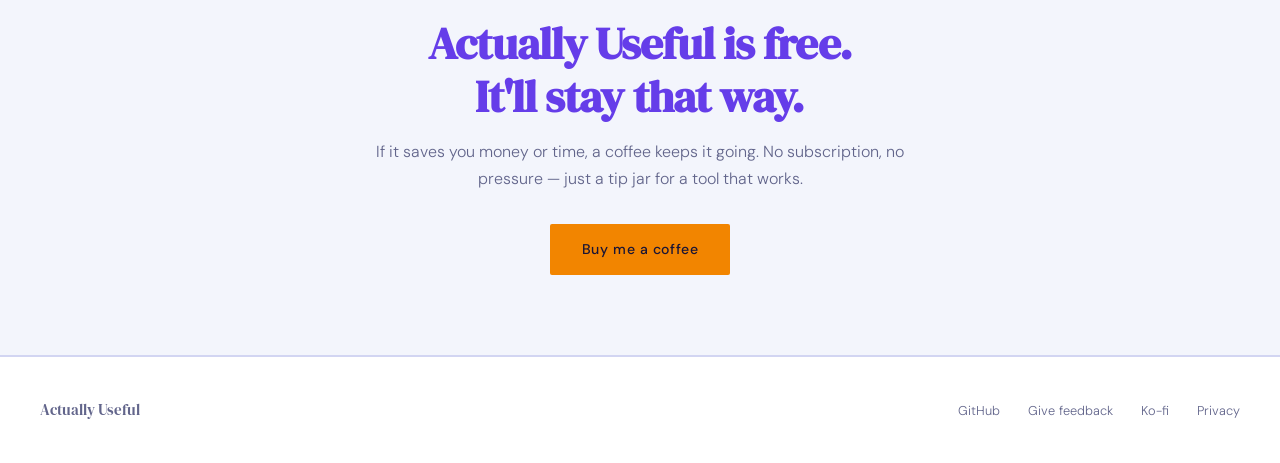
==== commit 74a01352: "redesign" ====
--- a/index.html
+++ b/index.html
@@ -12,15 +12,15 @@
     *, *::before, *::after { box-sizing: border-box; margin: 0; padding: 0; }
 
     :root {
-      --navy:        #512bd3;   /* 1 — deep indigo, brand primary */
-      --teal:        #5d49da;   /* 2 — medium-dark indigo, links & buttons */
-      --teal-mid:    #7b76e5;   /* 4 — lighter indigo, hover */
-      --cream:       #eaecfd;   /* 10 — lightest indigo, backgrounds */
-      --warm:        #d6d8fa;   /* 9 — light indigo, surface hover */
-      --text:        #1A1035;   /* near-black indigo */
-      --muted:       #6B5FA0;   /* muted indigo */
-      --rule:        #afb2f4;   /* 7 — indigo border */
-      --amber:       #D4920A;   /* warm amber — h1 emphasis */
+      --navy:        oklch(52% 0.24 285);    /* vivid violet — primary brand */
+      --teal:        oklch(42% 0.22 285);   /* deeper violet — hover, active */
+      --teal-mid:    oklch(65% 0.18 285);        /* medium violet — accents */
+      --cream:       #ffffff;         /* white canvas */
+      --warm:        oklch(94% 0.018 280);       /* light violet tint — hover surfaces */
+      --text:        oklch(14% 0.02 280);       /* near-black */
+      --muted:       oklch(52% 0.06 280);      /* muted text */
+      --rule:        oklch(88% 0.04 280);     /* light border */
+      --amber:       oklch(72% 0.18 62);     /* saffron — h1 emphasis & CTAs */
     }
 
     html { scroll-behavior: smooth; }
@@ -183,7 +183,7 @@
     .pillar:nth-child(2n)          { border-right: none; }
     .pillar:nth-child(3),
     .pillar:nth-child(4)           { border-bottom: none; }
-    .pillar:hover                  { background: var(--warm); }
+    .pillar:hover                  { background: oklch(97% 0.01 280); }
 
     .pillar-number {
       font-family: 'DM Serif Display', serif;
@@ -228,7 +228,7 @@
 
     .why-body p {
       font-size: 1rem;
-      color: rgba(255,255,255,0.75);
+      color: oklch(97% 0.01 280 / 0.82);
       line-height: 1.75;
       margin-bottom: 1.25rem;
     }
@@ -273,7 +273,7 @@
 
     /* ─── SUPPORT ─── */
     .support {
-      background: var(--warm);
+      background: oklch(97% 0.01 280);
       border-top: 1px solid var(--rule);
       border-bottom: 1px solid var(--rule);
       padding: 5rem 2.5rem;
@@ -293,8 +293,8 @@
     .btn {
       display: inline-block;
       padding: 0.85rem 2rem;
-      background: var(--navy);
-      color: #ffffff;
+      background: var(--amber);
+      color: #1A1535;
       text-decoration: none;
       font-size: 0.88rem;
       font-weight: 500;
@@ -303,7 +303,7 @@
       transition: background 0.2s, transform 0.15s;
     }
 
-    .btn:hover { background: var(--teal); color: #ffffff; transform: translateY(-1px); }
+    .btn:hover { background: oklch(62% 0.19 62); color: #1A1535; transform: translateY(-1px); }
 
     /* ─── FOOTER ─── */
     footer {
@@ -459,7 +459,7 @@
       </div>
       <div class="detail-item">
         <p class="label">Shortlist</p>
-        <p>Check items as you browse, then open them all side by side in the Actually Useful comparison table — sortable, filterable, and shareable. Add notes, send the link, and the other person can filter and add their own notes and share again. Nobody else has this.</p>
+        <p>Check items as you browse and open them all in new tabs when you're ready to decide. Nobody else has this.</p>
       </div>
       <div class="detail-item">
         <p class="label">Multi-page loading</p>
@@ -497,12 +497,11 @@
     <a href="#" class="footer-brand">Actually Useful</a>
     <ul class="footer-links">
       <li><a href="https://github.com/tibbalsgribbin/actually-useful" target="_blank" rel="noopener">GitHub</a></li>
-      <li><a href="https://forms.gle/XU8RpYM3cGFTwQQ86" target="_blank" rel="noopener">Give feedback</a></li>
+      <li><a href="https://forms.gle/J3AECVTDHWKDZZKE7" target="_blank" rel="noopener">Give feedback</a></li>
       <li><a href="https://ko-fi.com/butactuallyuseful" target="_blank" rel="noopener">Ko-fi</a></li>
       <li><a href="privacy.html">Privacy</a></li>
     </ul>
   </footer>
-  <p style="text-align:center;font-size:0.78rem;color:var(--muted);padding:0.75rem 2.5rem 1.5rem;">This site contains affiliate links. If you click through and make a purchase, I may earn a commission at no additional cost to you.</p>
 
 </body>
 </html>
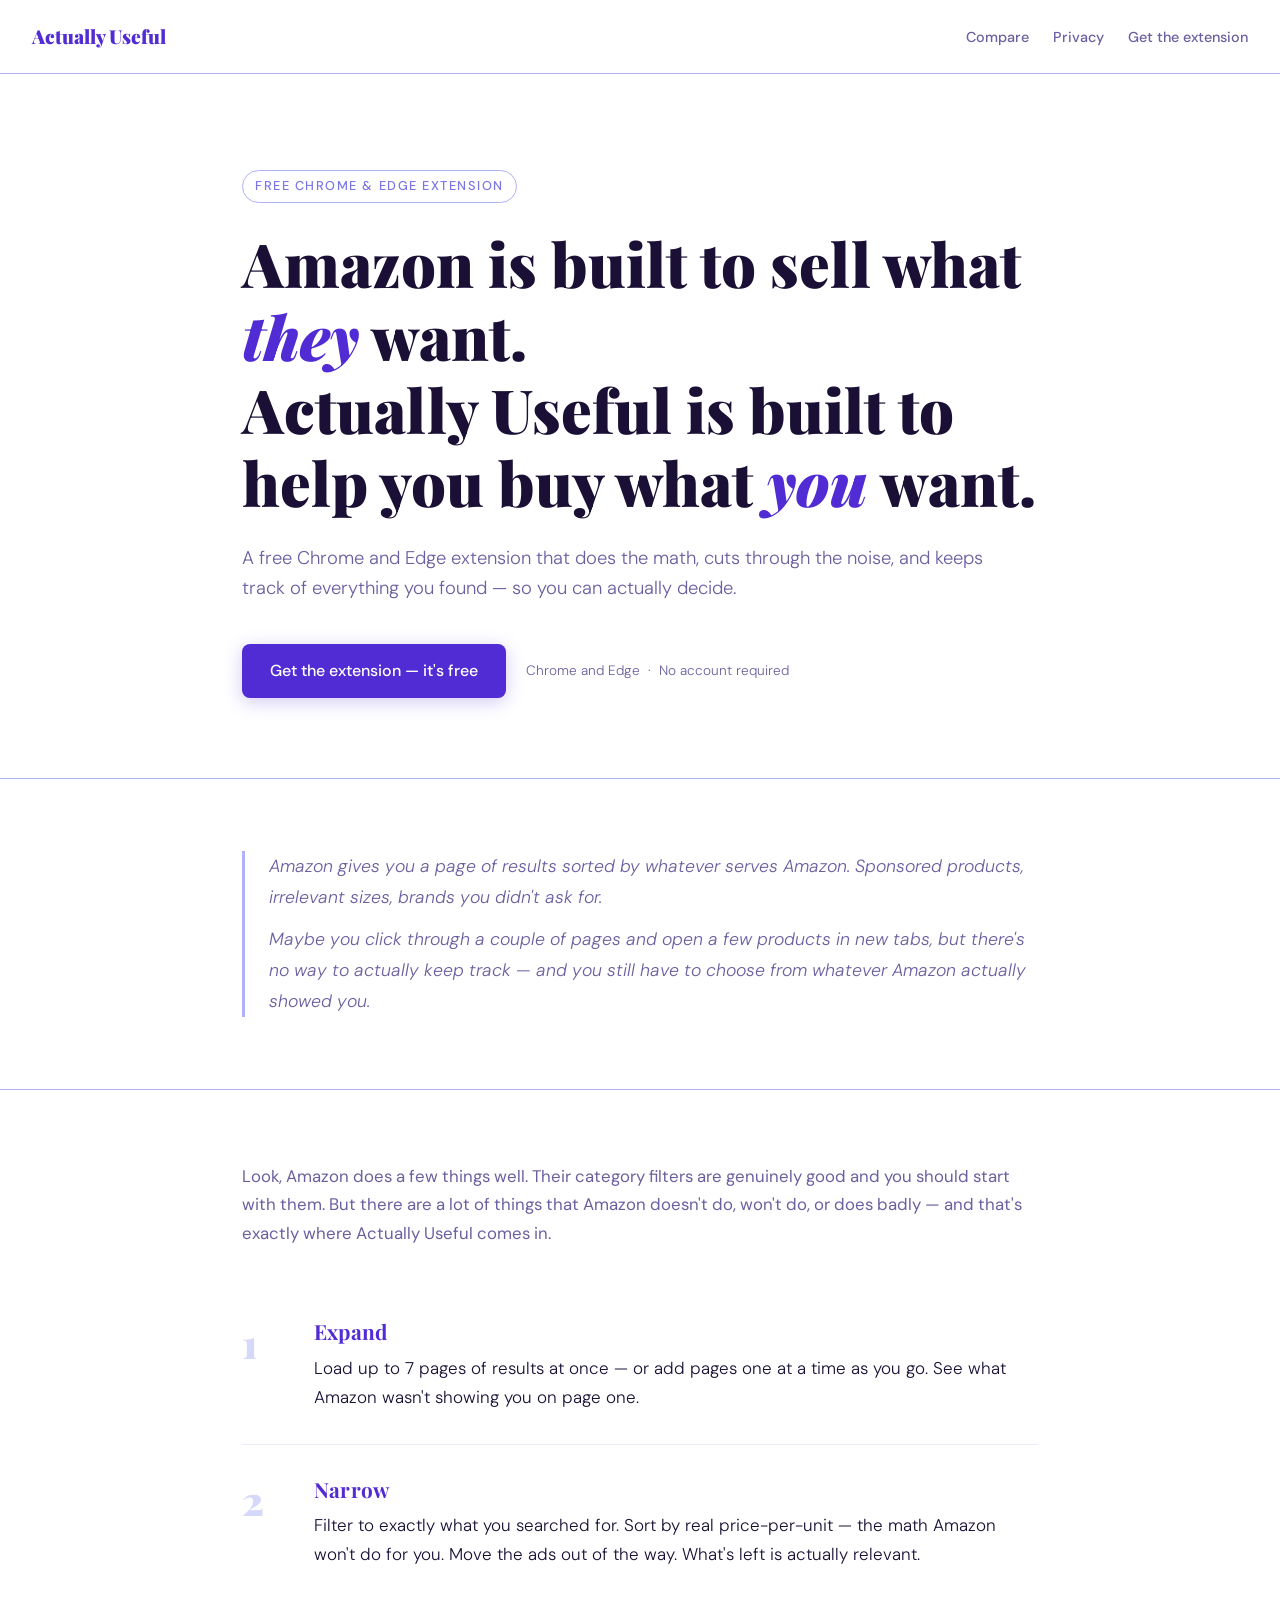
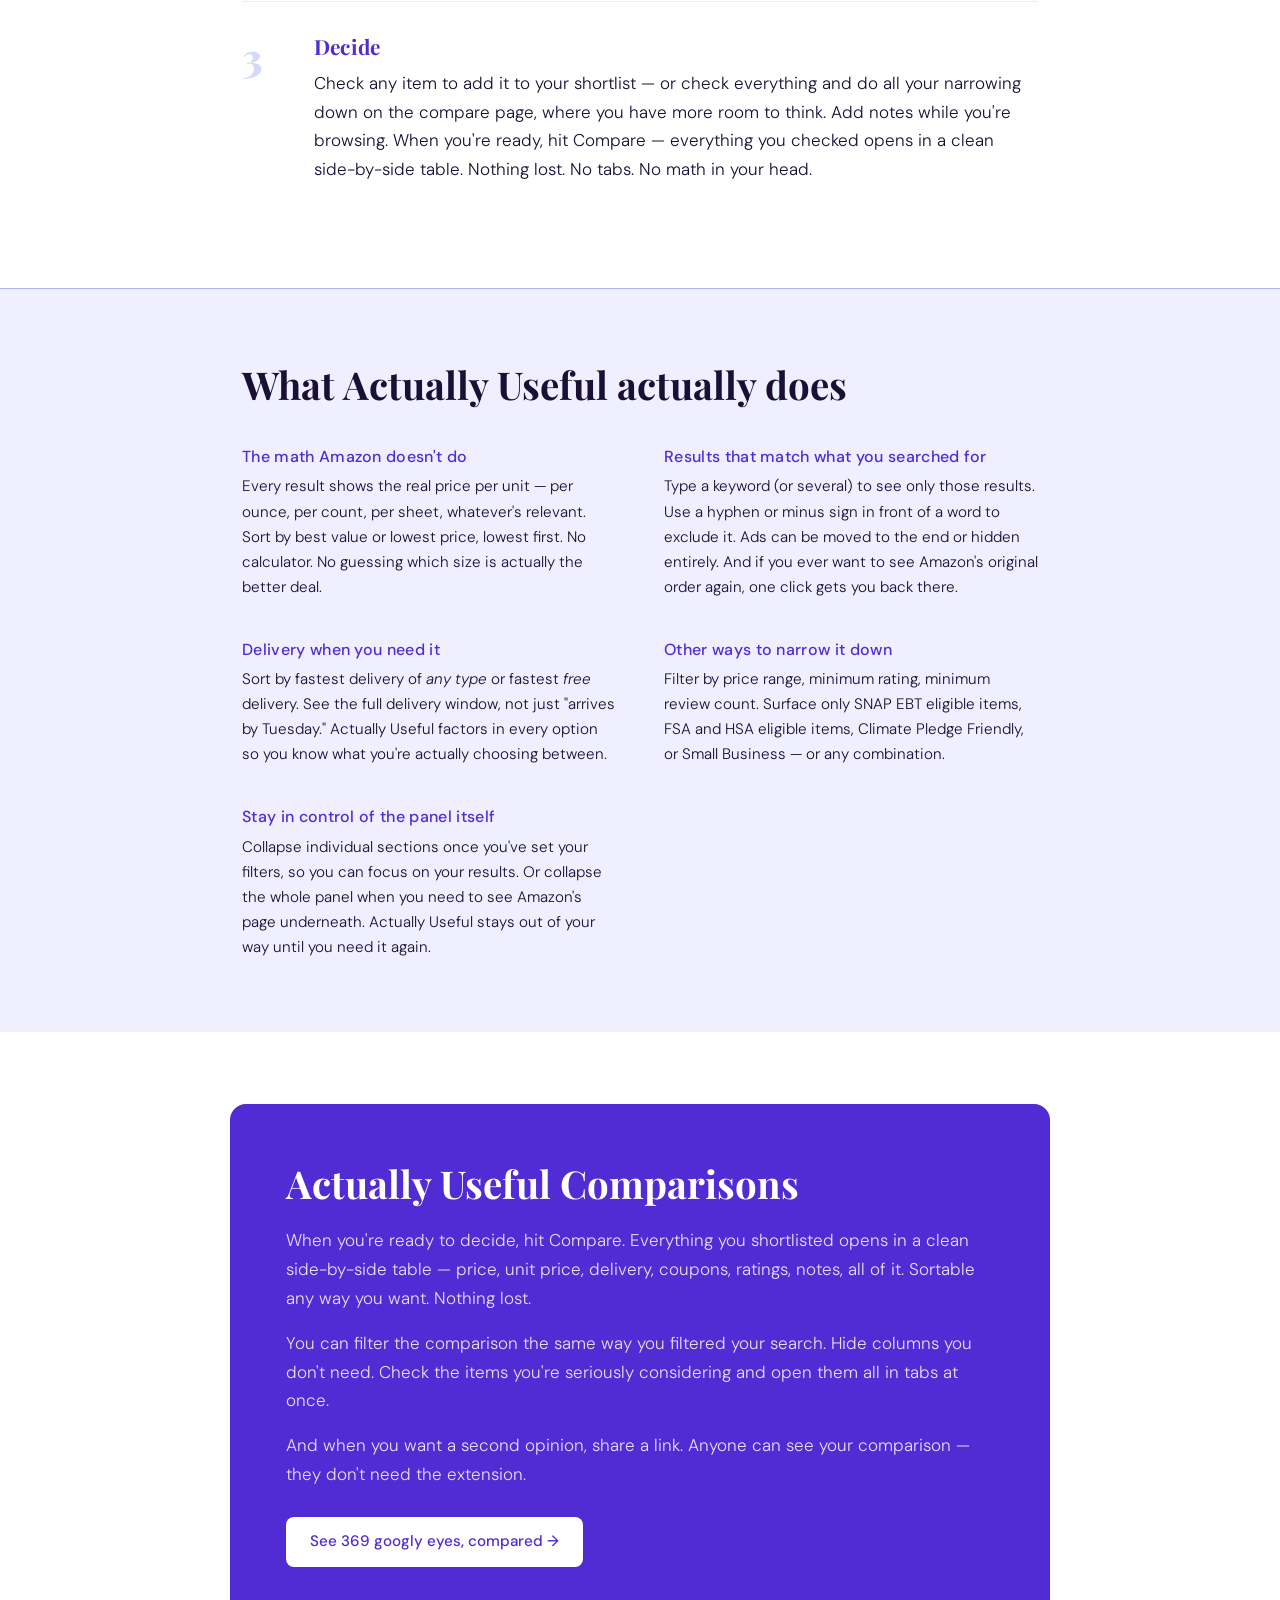
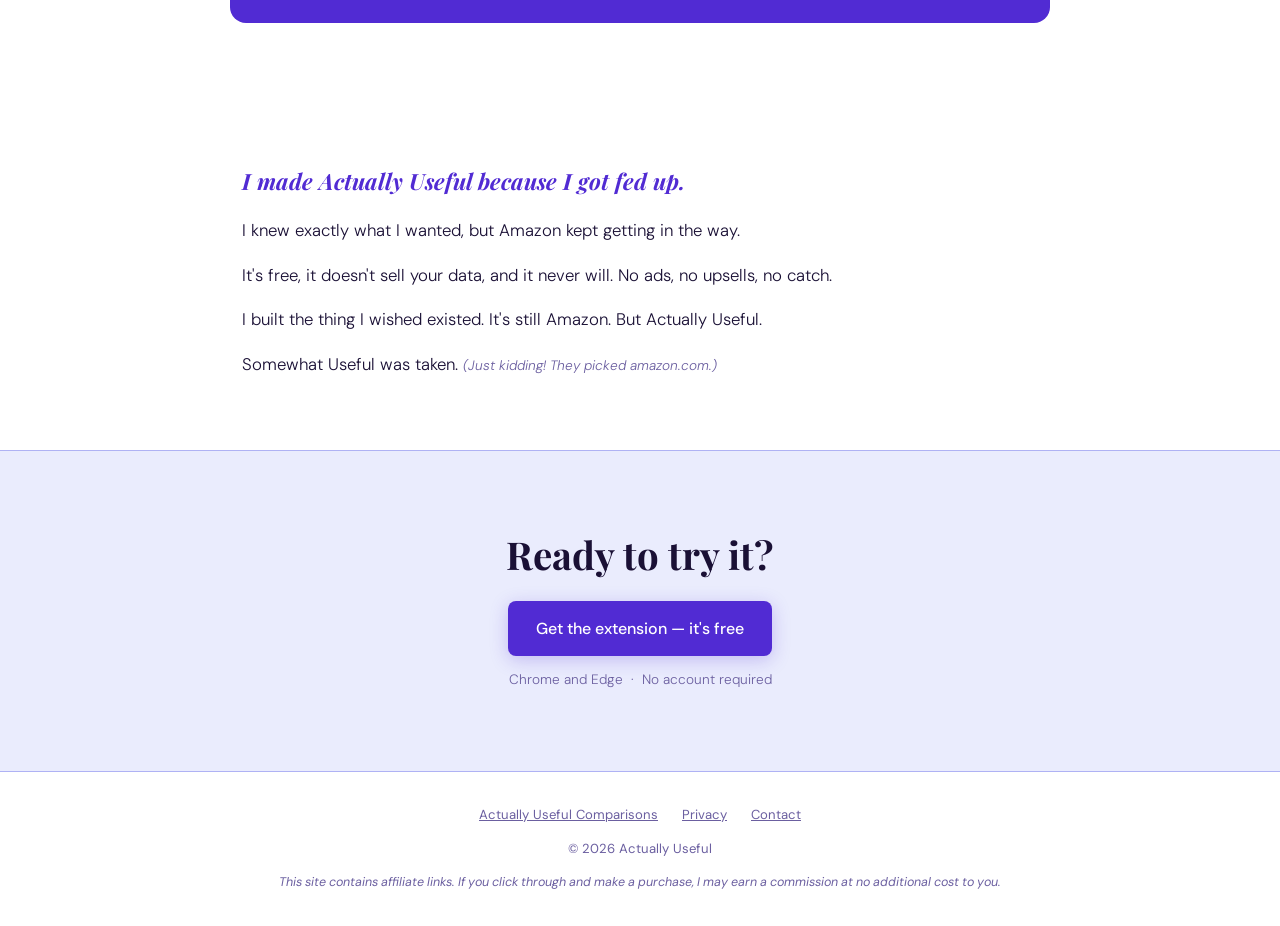
==== commit a10fa663: "Commit message: Overhaul index.html — new copy, layout, CTA, compare callout, DNS live" ====
--- a/index.html
+++ b/index.html
@@ -1,507 +1,535 @@
 <!DOCTYPE html>
 <html lang="en">
 <head>
-  <meta charset="UTF-8">
-  <meta name="viewport" content="width=device-width, initial-scale=1.0">
-  <title>Actually Useful: Amazon but better.</title>
-  <meta name="description" content="A free Chrome and Edge extension that gives you the Amazon experience you actually want. Sort by unit price, filter results, shortlist products, and shop on your terms.">
-  <link rel="preconnect" href="https://fonts.googleapis.com">
-  <link rel="preconnect" href="https://fonts.gstatic.com" crossorigin>
-  <link href="https://fonts.googleapis.com/css2?family=DM+Serif+Display:ital@0;1&family=DM+Sans:ital,wght@0,300;0,400;0,500;1,300&display=swap" rel="stylesheet">
+  <meta charset="UTF-8" />
+  <meta name="viewport" content="width=device-width, initial-scale=1.0" />
+  <title>Actually Useful — Amazon but better.</title>
+  <meta name="description" content="A free Chrome and Edge extension that does the math, cuts through the noise, and keeps track of everything you found — so you can actually decide." />
+  <link rel="preconnect" href="https://fonts.googleapis.com" />
+  <link rel="preconnect" href="https://fonts.gstatic.com" crossorigin />
+  <link href="https://fonts.googleapis.com/css2?family=Playfair+Display:ital,wght@0,700;0,900;1,700&family=DM+Sans:ital,wght@0,300;0,400;0,500;1,300;1,400&display=swap" rel="stylesheet" />
   <style>
+    /* ── Variables ── */
+    :root {
+      --brand:       #512bd3;
+      --brand-mid:   #5d49da;
+      --brand-light: #7b76e5;
+      --bg-faint:    #eaecfd;
+      --bg-hover:    #d6d8fa;
+      --text-dark:   #1A1035;
+      --text-muted:  #6B5FA0;
+      --border:      #afb2f4;
+      --white:       #ffffff;
+      --accent:      #f0efff;
+    }
+
+    /* ── Reset ── */
     *, *::before, *::after { box-sizing: border-box; margin: 0; padding: 0; }
-
-    :root {
-      --navy:        oklch(52% 0.24 285);    /* vivid violet — primary brand */
-      --teal:        oklch(42% 0.22 285);   /* deeper violet — hover, active */
-      --teal-mid:    oklch(65% 0.18 285);        /* medium violet — accents */
-      --cream:       #ffffff;         /* white canvas */
-      --warm:        oklch(94% 0.018 280);       /* light violet tint — hover surfaces */
-      --text:        oklch(14% 0.02 280);       /* near-black */
-      --muted:       oklch(52% 0.06 280);      /* muted text */
-      --rule:        oklch(88% 0.04 280);     /* light border */
-      --amber:       oklch(72% 0.18 62);     /* saffron — h1 emphasis & CTAs */
-    }
-
     html { scroll-behavior: smooth; }
-
     body {
       font-family: 'DM Sans', sans-serif;
-      font-weight: 300;
-      background: var(--cream);
-      color: var(--text);
-      line-height: 1.65;
-    }
-
-    /* ─── NAV ─── */
+      font-weight: 400;
+      color: var(--text-dark);
+      background: var(--white);
+      line-height: 1.7;
+      font-size: 17px;
+    }
+
+    /* ── Typography ── */
+    h1, h2, h3 {
+      font-family: 'Playfair Display', serif;
+      line-height: 1.2;
+    }
+    h1 { font-size: clamp(2.2rem, 5vw, 3.8rem); font-weight: 900; }
+    h2 { font-size: clamp(1.6rem, 3vw, 2.4rem); font-weight: 700; }
+    h3 { font-size: 1.15rem; font-weight: 700; font-family: 'DM Sans', sans-serif; letter-spacing: 0.01em; }
+    p { max-width: 68ch; }
+    em { font-style: italic; }
+    a { color: var(--brand-mid); text-decoration: underline; }
+    a:hover { color: var(--brand-light); }
+
+    /* ── Layout ── */
+    .container {
+      max-width: 860px;
+      margin: 0 auto;
+      padding: 0 2rem;
+    }
+
+    /* ── Nav ── */
     nav {
-      position: fixed;
-      top: 0; left: 0; right: 0;
-      z-index: 100;
+      padding: 1.25rem 2rem;
       display: flex;
       align-items: center;
       justify-content: space-between;
-      padding: 1.1rem 2.5rem;
-      background: rgba(253,251,247,0.95);
-      backdrop-filter: blur(10px);
-      -webkit-backdrop-filter: blur(10px);
-      border-bottom: 1px solid var(--rule);
-    }
-
+      border-bottom: 1px solid var(--border);
+      position: sticky;
+      top: 0;
+      background: rgba(255,255,255,0.95);
+      backdrop-filter: blur(8px);
+      z-index: 100;
+    }
     .nav-brand {
-      font-family: 'DM Serif Display', serif;
-      font-size: 1.05rem;
-      color: var(--navy);
+      font-family: 'Playfair Display', serif;
+      font-weight: 900;
+      font-size: 1.2rem;
+      color: var(--brand);
       text-decoration: none;
-      letter-spacing: -0.01em;
-    }
-
-    .nav-links { display: flex; gap: 2rem; list-style: none; }
-
+    }
+    .nav-links {
+      display: flex;
+      gap: 1.5rem;
+      list-style: none;
+    }
     .nav-links a {
-      font-size: 0.82rem;
-      font-weight: 400;
-      color: var(--muted);
+      font-size: 0.9rem;
+      font-weight: 500;
+      color: var(--text-muted);
       text-decoration: none;
-      letter-spacing: 0.04em;
+    }
+    .nav-links a:hover { color: var(--brand); }
+
+    /* ── Hero ── */
+    .hero {
+      padding: 6rem 2rem 5rem;
+      max-width: 860px;
+      margin: 0 auto;
+      position: relative;
+    }
+    .hero-eyebrow {
+      display: inline-block;
+      font-size: 0.8rem;
+      font-weight: 500;
+      letter-spacing: 0.12em;
       text-transform: uppercase;
-      transition: color 0.2s;
-    }
-
-    .nav-links a:hover { color: var(--teal); }
-
-    /* ─── HERO ─── */
-    .hero {
-      min-height: 100vh;
+      color: var(--brand-light);
+      margin-bottom: 1.5rem;
+      border: 1px solid var(--border);
+      padding: 0.3rem 0.75rem;
+      border-radius: 2rem;
+    }
+    .hero h1 {
+      margin-bottom: 1.5rem;
+      color: var(--text-dark);
+    }
+    .hero h1 em {
+      color: var(--brand);
+      font-style: italic;
+    }
+    .hero-sub {
+      font-size: 1.15rem;
+      font-weight: 300;
+      color: var(--text-muted);
+      margin-bottom: 2.5rem;
+      max-width: 58ch;
+      line-height: 1.65;
+    }
+    .cta-group {
       display: flex;
       align-items: center;
-      padding: 8rem 2.5rem 5rem;
-      position: relative;
-      overflow: hidden;
-    }
-
-    .hero::after {
-      content: '';
-      position: absolute;
-      top: 0; right: 0;
-      width: 50%;
-      height: 100%;
-      background: radial-gradient(ellipse at 80% 35%, rgba(59,31,90,0.05) 0%, transparent 60%);
-      pointer-events: none;
-    }
-
-    .hero-inner {
-      max-width: 820px;
-      opacity: 0;
-      transform: translateY(22px);
-      animation: fadeUp 0.75s ease 0.1s forwards;
-    }
-
-    .eyebrow {
-      display: inline-block;
-      font-size: 0.75rem;
+      gap: 1.25rem;
+      flex-wrap: wrap;
+    }
+    .btn-primary {
+      display: inline-flex;
+      align-items: center;
+      gap: 0.5rem;
+      background: var(--brand);
+      color: var(--white);
+      font-family: 'DM Sans', sans-serif;
       font-weight: 500;
-      letter-spacing: 0.14em;
-      text-transform: uppercase;
-      color: var(--teal);
-      margin-bottom: 1.6rem;
-      padding-bottom: 0.55rem;
-      border-bottom: 1px solid rgba(45,122,95,0.4);
-    }
-
-    h1 {
-      font-family: 'DM Serif Display', serif;
-      font-size: clamp(2.8rem, 5.5vw, 4.8rem);
-      line-height: 1.08;
-      color: var(--navy);
-      letter-spacing: -0.025em;
-      margin-bottom: 1.6rem;
-    }
-
-    h1 em {
+      font-size: 1rem;
+      padding: 0.85rem 1.75rem;
+      border-radius: 0.5rem;
+      text-decoration: none;
+      transition: background 0.2s, transform 0.15s;
+      box-shadow: 0 4px 18px rgba(81,43,211,0.25);
+    }
+    .btn-primary:hover {
+      background: var(--brand-mid);
+      color: var(--white);
+      transform: translateY(-1px);
+      box-shadow: 0 6px 24px rgba(81,43,211,0.32);
+    }
+    .btn-note {
+      font-size: 0.85rem;
+      color: var(--text-muted);
+      font-weight: 300;
+    }
+
+    /* ── Divider ── */
+    .divider {
+      border: none;
+      border-top: 1px solid var(--border);
+      margin: 0;
+    }
+
+    /* ── Section base ── */
+    section {
+      padding: 4.5rem 2rem;
+      max-width: 860px;
+      margin: 0 auto;
+    }
+
+    /* ── Problem ── */
+    .problem {
+      font-size: 1.1rem;
+      line-height: 1.75;
+      color: var(--text-muted);
+      font-weight: 300;
       font-style: italic;
-      color: var(--amber);
-    }
-
-    .hero-sub {
-      font-size: 1.15rem;
-      color: var(--muted);
-      max-width: 500px;
-      font-weight: 300;
-      line-height: 1.6;
-    }
-
-    .hero-note {
-      font-size: 0.82rem;
-      font-style: italic;
-      margin-top: 2.5rem;
-      color: var(--muted);
-    }
-
-    /* ─── SHARED ─── */
-    .section-rule { border: none; border-top: 1px solid var(--rule); }
-
-    .section-label {
-      font-size: 0.75rem;
-      font-weight: 500;
-      letter-spacing: 0.14em;
-      text-transform: uppercase;
-      color: var(--teal);
-      margin-bottom: 0.75rem;
-    }
-
-    h2 {
-      font-family: 'DM Serif Display', serif;
-      font-size: clamp(1.9rem, 3.5vw, 2.8rem);
-      color: var(--navy);
-      letter-spacing: -0.02em;
-      line-height: 1.18;
-    }
-
-    /* ─── PILLARS ─── */
-    .pillars {
-      padding: 6rem 2.5rem;
-      max-width: 1140px;
+      border-left: 3px solid var(--border);
+      padding-left: 1.5rem;
+    }
+    .problem p + p { margin-top: 0.75rem; }
+
+    /* ── How it works ── */
+    .how-intro {
+      margin-bottom: 2.5rem;
+      font-size: 1.05rem;
+      color: var(--text-muted);
+    }
+    .steps {
+      display: flex;
+      flex-direction: column;
+      gap: 0;
+    }
+    .step {
+      display: grid;
+      grid-template-columns: 3rem 1fr;
+      gap: 1rem 1.5rem;
+      padding: 2rem 0;
+      border-bottom: 1px solid var(--bg-faint);
+    }
+    .step:last-child { border-bottom: none; }
+    .step-number {
+      font-family: 'Playfair Display', serif;
+      font-size: 2.5rem;
+      font-weight: 900;
+      color: var(--bg-hover);
+      line-height: 1;
+      padding-top: 0.2rem;
+    }
+    .step-content h3 {
+      font-family: 'Playfair Display', serif;
+      font-size: 1.3rem;
+      font-weight: 700;
+      color: var(--brand);
+      margin-bottom: 0.6rem;
+    }
+    .step-content p {
+      color: var(--text-dark);
+      font-weight: 300;
+    }
+
+    /* ── Features ── */
+    .features-section { background: var(--accent); }
+    .features-section-inner {
+      max-width: 860px;
       margin: 0 auto;
-    }
-
-    .pillars-header { margin-bottom: 3.5rem; max-width: 560px; }
-
-    .pillar-grid {
-      display: grid;
-      grid-template-columns: repeat(2, 1fr);
-      border: 1px solid var(--rule);
-    }
-
-    .pillar {
-      padding: 2.5rem 2.25rem;
-      border-right: 1px solid var(--rule);
-      border-bottom: 1px solid var(--rule);
-      transition: background 0.2s;
-    }
-
-    .pillar:nth-child(2n)          { border-right: none; }
-    .pillar:nth-child(3),
-    .pillar:nth-child(4)           { border-bottom: none; }
-    .pillar:hover                  { background: oklch(97% 0.01 280); }
-
-    .pillar-number {
-      font-family: 'DM Serif Display', serif;
-      font-size: 2.8rem;
-      color: var(--rule);
-      line-height: 1;
-      margin-bottom: 1rem;
-      letter-spacing: -0.03em;
-    }
-
-    .pillar h3 {
-      font-family: 'DM Serif Display', serif;
-      font-size: 1.3rem;
-      color: var(--navy);
-      margin-bottom: 0.75rem;
-      letter-spacing: -0.01em;
-      line-height: 1.2;
-    }
-
-    .pillar p { font-size: 0.95rem; color: var(--muted); line-height: 1.65; }
-
-    /* ─── WHY ─── */
-    .why {
-      background: var(--navy);
-      color: var(--text);
-      padding: 6rem 2.5rem;
-    }
-
-    .why-inner {
-      max-width: 1140px;
-      margin: 0 auto;
+      padding: 4.5rem 2rem;
+    }
+    .features-grid {
       display: grid;
       grid-template-columns: 1fr 1fr;
-      gap: 5rem;
-      align-items: start;
-    }
-
-    .why h2        { color: #ffffff; }
-    .why .section-label { color: #c2c5f7; }
-
-    .why-body { padding-top: 0.5rem; }
-
-    .why-body p {
+      gap: 2.5rem 3rem;
+      margin-top: 2.5rem;
+    }
+    @media (max-width: 600px) {
+      .features-grid { grid-template-columns: 1fr; }
+    }
+    .feature h3 {
+      color: var(--brand);
+      margin-bottom: 0.5rem;
       font-size: 1rem;
-      color: oklch(97% 0.01 280 / 0.82);
-      line-height: 1.75;
+      font-weight: 500;
+      letter-spacing: 0.02em;
+    }
+    .feature p {
+      font-size: 0.95rem;
+      color: var(--text-dark);
+      font-weight: 300;
+      line-height: 1.65;
+    }
+
+    /* ── Compare callout ── */
+    .compare-callout {
+      background: var(--brand);
+      color: var(--white);
+      border-radius: 1rem;
+      padding: 3.5rem;
+      margin: 0 2rem;
+      max-width: 820px;
+      margin-left: auto;
+      margin-right: auto;
+    }
+    .compare-callout h2 {
+      color: var(--white);
       margin-bottom: 1.25rem;
     }
-
-    .why-body p:last-child { margin-bottom: 0; }
-    .why-body strong { color: #ffffff; font-weight: 500; }
-
-    /* ─── DETAILS ─── */
-    .details {
-      padding: 6rem 2.5rem;
-      max-width: 1140px;
-      margin: 0 auto;
-    }
-
-    .details-header { margin-bottom: 3.5rem; max-width: 560px; }
-
-    .detail-list {
-      display: grid;
-      grid-template-columns: repeat(3, 1fr);
-      border: 1px solid var(--rule);
-    }
-
-    .detail-item {
-      padding: 2rem 1.75rem;
-      border-right: 1px solid var(--rule);
-      border-bottom: 1px solid var(--rule);
-    }
-
-    .detail-item:nth-child(3n)       { border-right: none; }
-    .detail-item:nth-last-child(-n+3) { border-bottom: none; }
-
-    .detail-item .label {
-      font-size: 0.72rem;
+    .compare-callout p {
+      color: rgba(255,255,255,0.85);
+      font-weight: 300;
+      margin-bottom: 1rem;
+    }
+    .compare-callout p:last-of-type { margin-bottom: 1.75rem; }
+    .btn-secondary {
+      display: inline-flex;
+      align-items: center;
+      gap: 0.5rem;
+      background: var(--white);
+      color: var(--brand);
+      font-family: 'DM Sans', sans-serif;
       font-weight: 500;
-      letter-spacing: 0.1em;
-      text-transform: uppercase;
-      color: var(--teal);
-      margin-bottom: 0.5rem;
-    }
-
-    .detail-item p { font-size: 0.92rem; color: var(--muted); line-height: 1.6; }
-
-    /* ─── SUPPORT ─── */
-    .support {
-      background: oklch(97% 0.01 280);
-      border-top: 1px solid var(--rule);
-      border-bottom: 1px solid var(--rule);
-      padding: 5rem 2.5rem;
+      font-size: 0.95rem;
+      padding: 0.75rem 1.5rem;
+      border-radius: 0.5rem;
+      text-decoration: none;
+      transition: background 0.2s, transform 0.15s;
+    }
+    .btn-secondary:hover {
+      background: var(--bg-faint);
+      color: var(--brand);
+      transform: translateY(-1px);
+    }
+
+    /* ── Story ── */
+    .story p {
+      font-size: 1.05rem;
+      font-weight: 300;
+      color: var(--text-dark);
+      margin-bottom: 1rem;
+    }
+    .story p:last-child { margin-bottom: 0; }
+    .story .kicker {
+      font-family: 'Playfair Display', serif;
+      font-size: 1.4rem;
+      font-weight: 700;
+      font-style: italic;
+      color: var(--brand);
+      margin-bottom: 1.25rem;
+      line-height: 1.3;
+    }
+    .story .aside {
+      font-size: 1.05rem;
+      color: var(--text-dark);
+      font-weight: 300;
+    }
+    .story .aside em {
+      font-size: 0.85rem;
+      color: var(--text-muted);
+      font-style: italic;
+    }
+
+    /* ── Footer CTA ── */
+    .footer-cta {
       text-align: center;
-    }
-
-    .support-inner { max-width: 540px; margin: 0 auto; }
-    .support h2    { margin-bottom: 1rem; }
-
-    .support p {
-      font-size: 1rem;
-      color: var(--muted);
-      margin-bottom: 2rem;
-      line-height: 1.65;
-    }
-
-    .btn {
-      display: inline-block;
-      padding: 0.85rem 2rem;
-      background: var(--amber);
-      color: #1A1535;
-      text-decoration: none;
-      font-size: 0.88rem;
-      font-weight: 500;
-      letter-spacing: 0.04em;
-      border-radius: 2px;
-      transition: background 0.2s, transform 0.15s;
-    }
-
-    .btn:hover { background: oklch(62% 0.19 62); color: #1A1535; transform: translateY(-1px); }
-
-    /* ─── FOOTER ─── */
+      padding: 5rem 2rem;
+      background: var(--bg-faint);
+    }
+    .footer-cta h2 {
+      margin-bottom: 1rem;
+      color: var(--text-dark);
+    }
+    .footer-cta .cta-group {
+      justify-content: center;
+      margin-top: 1.5rem;
+    }
+    .footer-cta .btn-note {
+      display: block;
+      margin-top: 0.75rem;
+      text-align: center;
+    }
+
+    /* ── Footer ── */
     footer {
-      padding: 2.5rem;
+      padding: 2rem;
+      text-align: center;
+      font-size: 0.82rem;
+      color: var(--text-muted);
+      border-top: 1px solid var(--border);
+    }
+    footer a { color: var(--text-muted); }
+    footer a:hover { color: var(--brand); }
+    .footer-links {
       display: flex;
-      align-items: center;
-      justify-content: space-between;
-      border-top: 1px solid var(--rule);
-    }
-
-    .footer-brand {
-      font-family: 'DM Serif Display', serif;
-      font-size: 0.95rem;
-      color: var(--muted);
-      text-decoration: none;
-    }
-
-    .footer-links { display: flex; gap: 1.75rem; list-style: none; }
-
-    .footer-links a {
-      font-size: 0.8rem;
-      color: var(--muted);
-      text-decoration: none;
-      transition: color 0.2s;
-    }
-
-    .footer-links a:hover { color: var(--teal); }
-
-    /* ─── ANIMATION ─── */
-    @keyframes fadeUp {
-      to { opacity: 1; transform: translateY(0); }
-    }
-
-    /* ─── RESPONSIVE ─── */
-    @media (max-width: 700px) {
-      nav { padding: 1rem 1.25rem; }
-      .nav-links { display: none; }
-
-      .hero        { padding: 7rem 1.25rem 4rem; }
-      .pillars,
-      .details,
-      .support     { padding: 4rem 1.25rem; }
-      .why         { padding: 4rem 1.25rem; }
-
-      .pillar-grid { grid-template-columns: 1fr; }
-      .pillar:nth-child(2n)  { border-right: 1px solid var(--rule); }
-      .pillar:nth-child(3)   { border-bottom: 1px solid var(--rule); }
-      .pillar:nth-child(4)   { border-bottom: none; }
-
-      .why-inner { grid-template-columns: 1fr; gap: 2.5rem; }
-
-      .detail-list { grid-template-columns: 1fr; }
-      .detail-item { border-right: none !important; }
-      .detail-item:last-child { border-bottom: none; }
-
-      footer { flex-direction: column; gap: 1.25rem; text-align: center; padding: 2rem 1.25rem; }
+      justify-content: center;
+      gap: 1.5rem;
+      margin-bottom: 0.75rem;
+      list-style: none;
+    }
+    .affiliate-note {
+      margin-top: 0.75rem;
+      font-size: 0.78rem;
+      color: var(--text-muted);
+      font-style: italic;
+    }
+
+    /* ── Scroll reveal ── */
+    .reveal {
+      opacity: 0;
+      transform: translateY(24px);
+      transition: opacity 0.55s ease, transform 0.55s ease;
+    }
+    .reveal.visible {
+      opacity: 1;
+      transform: none;
     }
   </style>
 </head>
 <body>
 
-  <!-- NAV -->
+  <!-- Nav -->
   <nav>
-    <a href="#" class="nav-brand">Actually Useful</a>
+    <a class="nav-brand" href="/">Actually Useful</a>
     <ul class="nav-links">
-      <li><a href="#how-it-works">How it works</a></li>
-      <li><a href="#support">Support</a></li>
-      <li><a href="https://github.com/tibbalsgribbin/actually-useful" target="_blank" rel="noopener">GitHub</a></li>
+      <li><a href="compare.html">Compare</a></li>
+      <li><a href="privacy.html">Privacy</a></li>
+      <li><a href="https://chromewebstore.google.com/detail/actually-useful/afhiicllhjbkepbbicjomdcdilefkidk" target="_blank" rel="noopener">Get the extension</a></li>
     </ul>
   </nav>
 
-  <!-- HERO -->
-  <section class="hero">
-    <div class="hero-inner">
-      <span class="eyebrow">Free · Chrome &amp; Edge</span>
-      <h1>Actually Useful:<br><em>Amazon but better.</em></h1>
-      <p class="hero-sub">A free Chrome and Edge extension that gives you the Amazon experience you actually want.</p>
-      <p class="hero-note">Currently in alpha testing.</p>
+  <!-- Hero -->
+  <div class="hero">
+    <span class="hero-eyebrow">Free Chrome &amp; Edge extension</span>
+    <h1>Amazon is built to sell what <em>they</em> want.<br>Actually Useful is built to help you buy what <em>you</em> want.</h1>
+    <p class="hero-sub">A free Chrome and Edge extension that does the math, cuts through the noise, and keeps track of everything you found — so you can actually decide.</p>
+    <div class="cta-group">
+      <a class="btn-primary" href="https://chromewebstore.google.com/detail/actually-useful/afhiicllhjbkepbbicjomdcdilefkidk" target="_blank" rel="noopener">
+        Get the extension — it's free
+      </a>
+      <span class="btn-note">Chrome and Edge &nbsp;·&nbsp; No account required</span>
+    </div>
+  </div>
+
+  <hr class="divider" />
+
+  <!-- Problem -->
+  <section class="reveal">
+    <div class="problem">
+      <p>Amazon gives you a page of results sorted by whatever serves Amazon. Sponsored products, irrelevant sizes, brands you didn't ask for.</p>
+      <p>Maybe you click through a couple of pages and open a few products in new tabs, but there's no way to actually keep track — and you still have to choose from whatever Amazon actually showed you.</p>
     </div>
   </section>
 
-  <hr class="section-rule">
-
-  <!-- PILLARS -->
-  <section class="pillars" id="how-it-works">
-    <div class="pillars-header">
-      <p class="section-label">What it does</p>
-      <h2>Shop on your terms,<br>not Amazon's.</h2>
-    </div>
-    <div class="pillar-grid">
-      <div class="pillar">
-        <div class="pillar-number">1</div>
-        <h3>Find the best value</h3>
-        <p>Sort by real price-per-unit across all results, not just total price. Stop doing the math yourself.</p>
+  <hr class="divider" />
+
+  <!-- How it works -->
+  <section class="reveal">
+    <p class="how-intro">Look, Amazon does a few things well. Their category filters are genuinely good and you should start with them. But there are a lot of things that Amazon doesn't do, won't do, or does badly — and that's exactly where Actually Useful comes in.</p>
+    <div class="steps">
+      <div class="step">
+        <div class="step-number">1</div>
+        <div class="step-content">
+          <h3>Expand</h3>
+          <p>Load up to 7 pages of results at once — or add pages one at a time as you go. See what Amazon wasn't showing you on page one.</p>
+        </div>
       </div>
-      <div class="pillar">
-        <div class="pillar-number">2</div>
-        <h3>See only what you searched for</h3>
-        <p>Filter results to exactly the product you asked for. No more irrelevant listings burying what you actually want.</p>
+      <div class="step">
+        <div class="step-number">2</div>
+        <div class="step-content">
+          <h3>Narrow</h3>
+          <p>Filter to exactly what you searched for. Sort by real price-per-unit — the math Amazon won't do for you. Move the ads out of the way. What's left is actually relevant.</p>
+        </div>
       </div>
-      <div class="pillar">
-        <div class="pillar-number">3</div>
-        <h3>Cut through the noise</h3>
-        <p>Hide sellers you don't want, sort by delivery date, and build a shortlist as you browse. Shop on your terms, not Amazon's.</p>
-      </div>
-      <div class="pillar">
-        <div class="pillar-number">4</div>
-        <h3>Decide with confidence</h3>
-        <p>Everything in one clean panel, organised the way you actually think. Less clutter, less scrolling, less second-guessing.</p>
+      <div class="step">
+        <div class="step-number">3</div>
+        <div class="step-content">
+          <h3>Decide</h3>
+          <p>Check any item to add it to your shortlist — or check everything and do all your narrowing down on the compare page, where you have more room to think. Add notes while you're browsing. When you're ready, hit Compare — everything you checked opens in a clean side-by-side table. Nothing lost. No tabs. No math in your head.</p>
+        </div>
       </div>
     </div>
   </section>
 
-  <hr class="section-rule">
-
-  <!-- WHY -->
-  <section class="why">
-    <div class="why-inner">
-      <div>
-        <p class="section-label">Why it exists</p>
-        <h2>Amazon used to be easier to use.</h2>
-      </div>
-      <div class="why-body">
-        <p>I built Actually Useful because I was fed up. I usually know exactly what I want — but Amazon's search assumptions, sponsored listings, and missing filters kept getting in the way.</p>
-        <p>Actually Useful works <strong>alongside</strong> Amazon, not instead of it. It sorts and filters what's already on the page, loads more results when you want them, and puts the controls where they should have been all along.</p>
-        <p>It's free. It always will be. There are no paid features, no ads, no data sold. Just a tool that works the way you expect.</p>
+  <hr class="divider" />
+
+  <!-- Features -->
+  <div class="features-section">
+    <div class="features-section-inner reveal">
+      <h2>What Actually Useful actually does</h2>
+      <div class="features-grid">
+        <div class="feature">
+          <h3>The math Amazon doesn't do</h3>
+          <p>Every result shows the real price per unit — per ounce, per count, per sheet, whatever's relevant. Sort by best value or lowest price, lowest first. No calculator. No guessing which size is actually the better deal.</p>
+        </div>
+        <div class="feature">
+          <h3>Results that match what you searched for</h3>
+          <p>Type a keyword (or several) to see only those results. Use a hyphen or minus sign in front of a word to exclude it. Ads can be moved to the end or hidden entirely. And if you ever want to see Amazon's original order again, one click gets you back there.</p>
+        </div>
+        <div class="feature">
+          <h3>Delivery when you need it</h3>
+          <p>Sort by fastest delivery of <em>any type</em> or fastest <em>free</em> delivery. See the full delivery window, not just "arrives by Tuesday." Actually Useful factors in every option so you know what you're actually choosing between.</p>
+        </div>
+        <div class="feature">
+          <h3>Other ways to narrow it down</h3>
+          <p>Filter by price range, minimum rating, minimum review count. Surface only SNAP EBT eligible items, FSA and HSA eligible items, Climate Pledge Friendly, or Small Business — or any combination.</p>
+        </div>
+        <div class="feature">
+          <h3>Stay in control of the panel itself</h3>
+          <p>Collapse individual sections once you've set your filters, so you can focus on your results. Or collapse the whole panel when you need to see Amazon's page underneath. Actually Useful stays out of your way until you need it again.</p>
+        </div>
       </div>
     </div>
+  </div>
+
+  <!-- Compare callout -->
+  <div style="padding: 4.5rem 0;" class="reveal">
+    <div class="compare-callout">
+      <h2>Actually Useful Comparisons</h2>
+      <p>When you're ready to decide, hit Compare. Everything you shortlisted opens in a clean side-by-side table — price, unit price, delivery, coupons, ratings, notes, all of it. Sortable any way you want. Nothing lost.</p>
+      <p>You can filter the comparison the same way you filtered your search. Hide columns you don't need. Check the items you're seriously considering and open them all in tabs at once.</p>
+      <p>And when you want a second opinion, share a link. Anyone can see your comparison — they don't need the extension.</p>
+      <!-- Sample comparisons: laundry pods = id=73, laptops = id=74 (hold until unit display verified) -->
+      <a class="btn-secondary" href="https://tibbalsgribbin.github.io/actually-useful/compare.html?id=72" target="_blank" rel="noopener">See 369 googly eyes, compared →</a>
+    </div>
+  </div>
+
+  <!-- Story -->
+  <section class="story reveal">
+    <p class="kicker">I made Actually Useful because I got fed up.</p>
+    <p>I knew exactly what I wanted, but Amazon kept getting in the way.</p>
+    <p>It's free, it doesn't sell your data, and it never will. No ads, no upsells, no catch.</p>
+    <p>I built the thing I wished existed. It's still Amazon. But Actually Useful.</p>
+    <p class="aside">Somewhat Useful was taken. <em>(Just kidding! They picked amazon.com.)</em></p>
   </section>
 
-  <!-- DETAILS -->
-  <section class="details">
-    <div class="details-header">
-      <p class="section-label">Features</p>
-      <h2>What's inside the panel</h2>
+  <hr class="divider" />
+
+  <!-- Footer CTA -->
+  <div class="footer-cta reveal">
+    <h2>Ready to try it?</h2>
+    <div class="cta-group">
+      <a class="btn-primary" href="https://chromewebstore.google.com/detail/actually-useful/afhiicllhjbkepbbicjomdcdilefkidk" target="_blank" rel="noopener">
+        Get the extension — it's free
+      </a>
     </div>
-    <div class="detail-list">
-      <div class="detail-item">
-        <p class="label">Price per unit</p>
-        <p>Sorts all results by real unit price — ounces, fluid ounces, count, or whatever the category calls for. The best value item gets a star.</p>
-      </div>
-      <div class="detail-item">
-        <p class="label">Keyword filter</p>
-        <p>Include terms, exclude terms, use OR logic. Mismatches dim to the bottom rather than disappear — you stay in control.</p>
-      </div>
-      <div class="detail-item">
-        <p class="label">Sponsored control</p>
-        <p>Move ads to the end of results, or hide them entirely. Three states — your choice every time.</p>
-      </div>
-      <div class="detail-item">
-        <p class="label">Delivery sorting</p>
-        <p>Sort by soonest delivery or soonest free delivery. Actually Useful reads the dates on each listing, not just the badge.</p>
-      </div>
-      <div class="detail-item">
-        <p class="label">Shortlist</p>
-        <p>Check items as you browse and open them all in new tabs when you're ready to decide. Nobody else has this.</p>
-      </div>
-      <div class="detail-item">
-        <p class="label">Multi-page loading</p>
-        <p>Load up to 10 pages of results and sort across all of them at once. Amazon's sort only works on one page at a time.</p>
-      </div>
-      <div class="detail-item">
-        <p class="label">Source filtering</p>
-        <p>Toggle Amazon Fresh, Whole Foods, Amazon Pharmacy, and third-party retailers on or off independently.</p>
-      </div>
-      <div class="detail-item">
-        <p class="label">Coupons &amp; Subscribe and Save</p>
-        <p>Clips and Subscribe &amp; Save discounts are surfaced and factored into sorting — not hidden until checkout.</p>
-      </div>
-      <div class="detail-item">
-        <p class="label">Telemetry you control</p>
-        <p>Anonymous usage data helps fix bugs. It's on by default and off with one click in the extension popup. Nothing personal is ever sent.</p>
-      </div>
-    </div>
-  </section>
-
-  <hr class="section-rule">
-
-  <!-- SUPPORT -->
-  <section class="support" id="support">
-    <div class="support-inner">
-      <p class="section-label">Support the project</p>
-      <h2>Actually Useful is free.<br>It'll stay that way.</h2>
-      <p>If it saves you money or time, a coffee keeps it going. No subscription, no pressure — just a tip jar for a tool that works.</p>
-      <a href="https://ko-fi.com/butactuallyuseful" class="btn" target="_blank" rel="noopener">Buy me a coffee</a>
-    </div>
-  </section>
-
-  <!-- FOOTER -->
+    <span class="btn-note">Chrome and Edge &nbsp;·&nbsp; No account required</span>
+  </div>
+
+  <!-- Footer -->
   <footer>
-    <a href="#" class="footer-brand">Actually Useful</a>
     <ul class="footer-links">
-      <li><a href="https://github.com/tibbalsgribbin/actually-useful" target="_blank" rel="noopener">GitHub</a></li>
-      <li><a href="https://forms.gle/J3AECVTDHWKDZZKE7" target="_blank" rel="noopener">Give feedback</a></li>
-      <li><a href="https://ko-fi.com/butactuallyuseful" target="_blank" rel="noopener">Ko-fi</a></li>
+      <li><a href="compare.html">Actually Useful Comparisons</a></li>
       <li><a href="privacy.html">Privacy</a></li>
+      <li><a href="mailto:butactuallyuseful@gmail.com">Contact</a></li>
     </ul>
+    <div>© 2026 Actually Useful</div>
+    <div class="affiliate-note">This site contains affiliate links. If you click through and make a purchase, I may earn a commission at no additional cost to you.</div>
   </footer>
+
+  <script>
+    // Scroll reveal
+    const reveals = document.querySelectorAll('.reveal');
+    const observer = new IntersectionObserver((entries) => {
+      entries.forEach(entry => {
+        if (entry.isIntersecting) {
+          entry.target.classList.add('visible');
+          observer.unobserve(entry.target);
+        }
+      });
+    }, { threshold: 0.08 });
+    reveals.forEach(el => observer.observe(el));
+  </script>
 
 </body>
 </html>
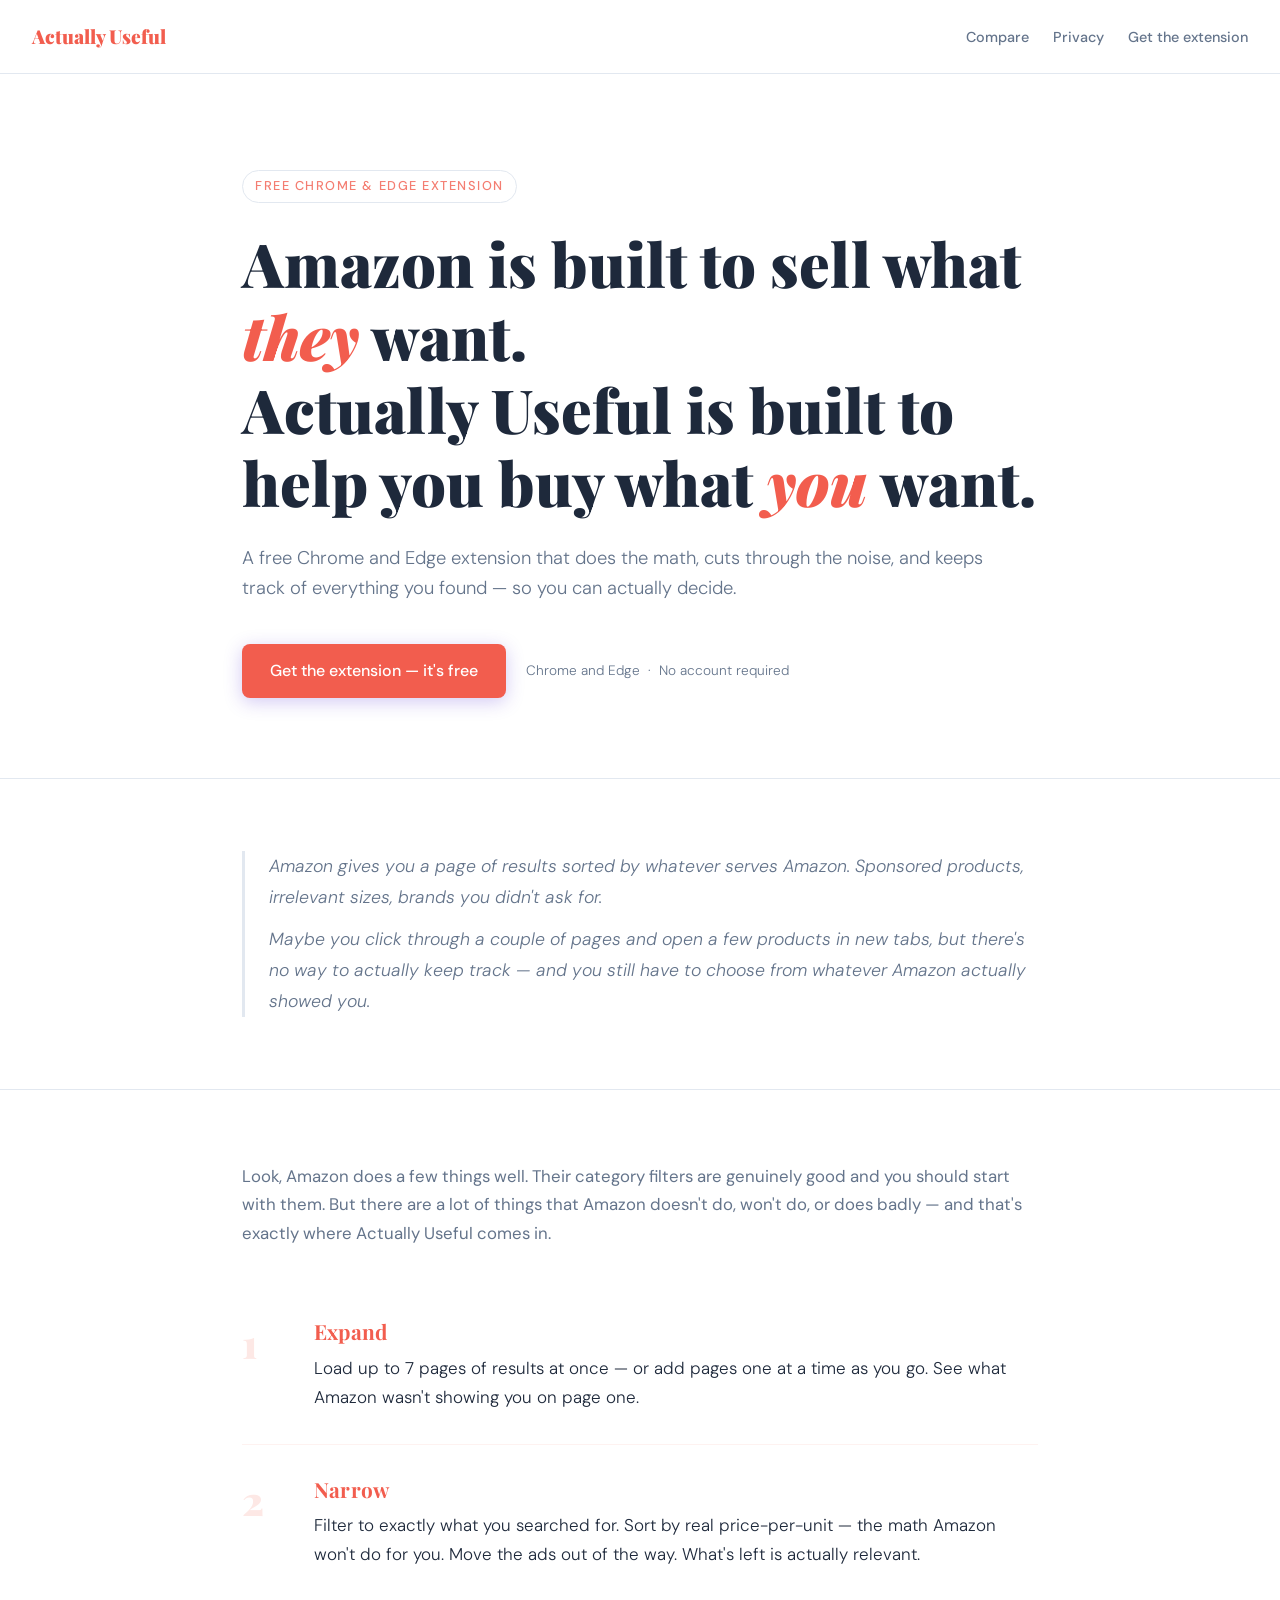
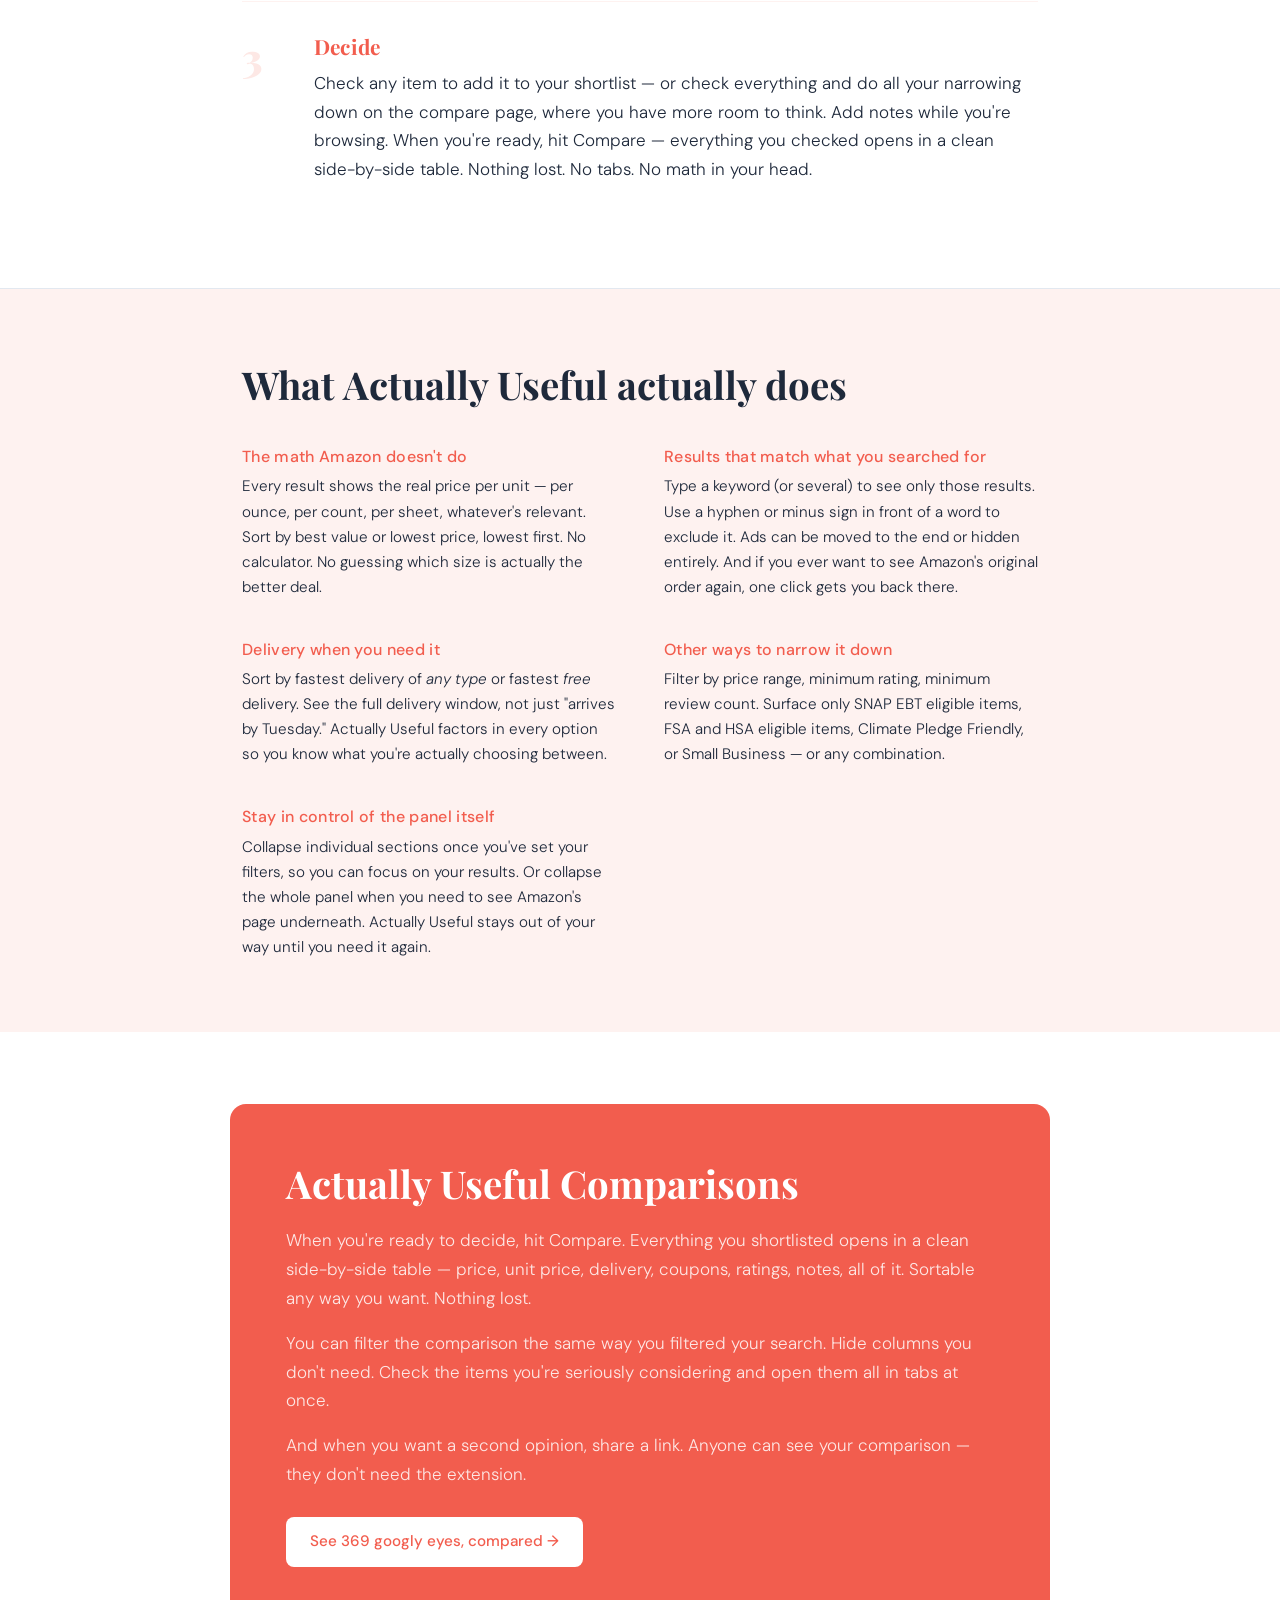
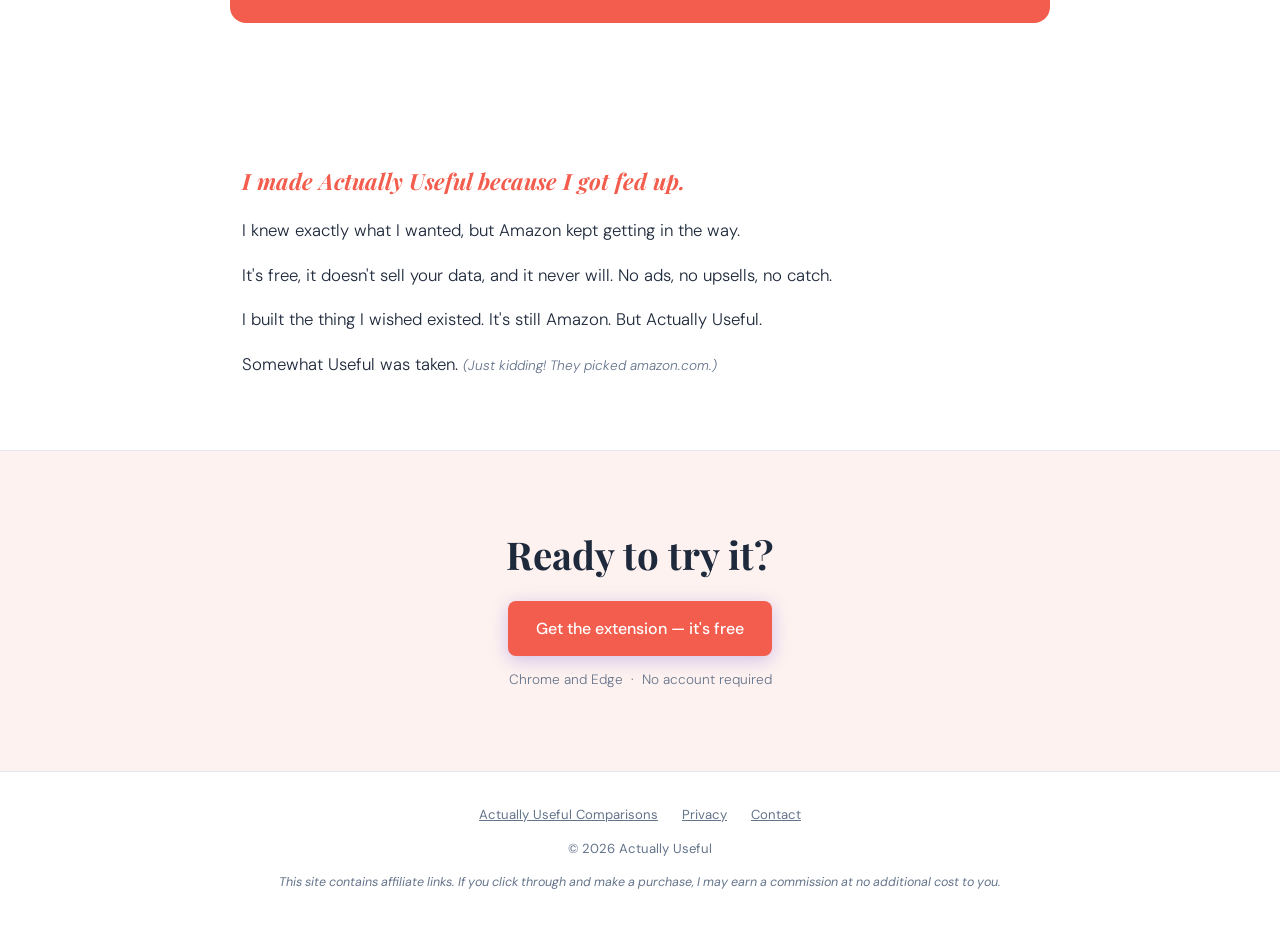
==== commit a402128f: "Phase 1: coral+slate palette migration + layout scaffold - styles.css: full coral+slate palette repl" ====
--- a/index.html
+++ b/index.html
@@ -11,16 +11,16 @@
   <style>
     /* ── Variables ── */
     :root {
-      --brand:       #512bd3;
-      --brand-mid:   #5d49da;
-      --brand-light: #7b76e5;
-      --bg-faint:    #eaecfd;
-      --bg-hover:    #d6d8fa;
-      --text-dark:   #1A1035;
-      --text-muted:  #6B5FA0;
-      --border:      #afb2f4;
+      --brand:       #f25d4e;    /* coral */
+      --brand-mid:   #c2362a;    /* deep coral */
+      --brand-light: #f47d71;    /* mid coral */
+      --bg-faint:    #fef2f0;    /* coral wash */
+      --bg-hover:    #fde8e5;    /* coral wash hover */
+      --text-dark:   #1e293b;    /* slate-800 */
+      --text-muted:  #64748b;    /* slate-500 */
+      --border:      #e2e8f0;    /* slate-200 */
       --white:       #ffffff;
-      --accent:      #f0efff;
+      --accent:      #fef2f0;    /* coral wash */
     }
 
     /* ── Reset ── */
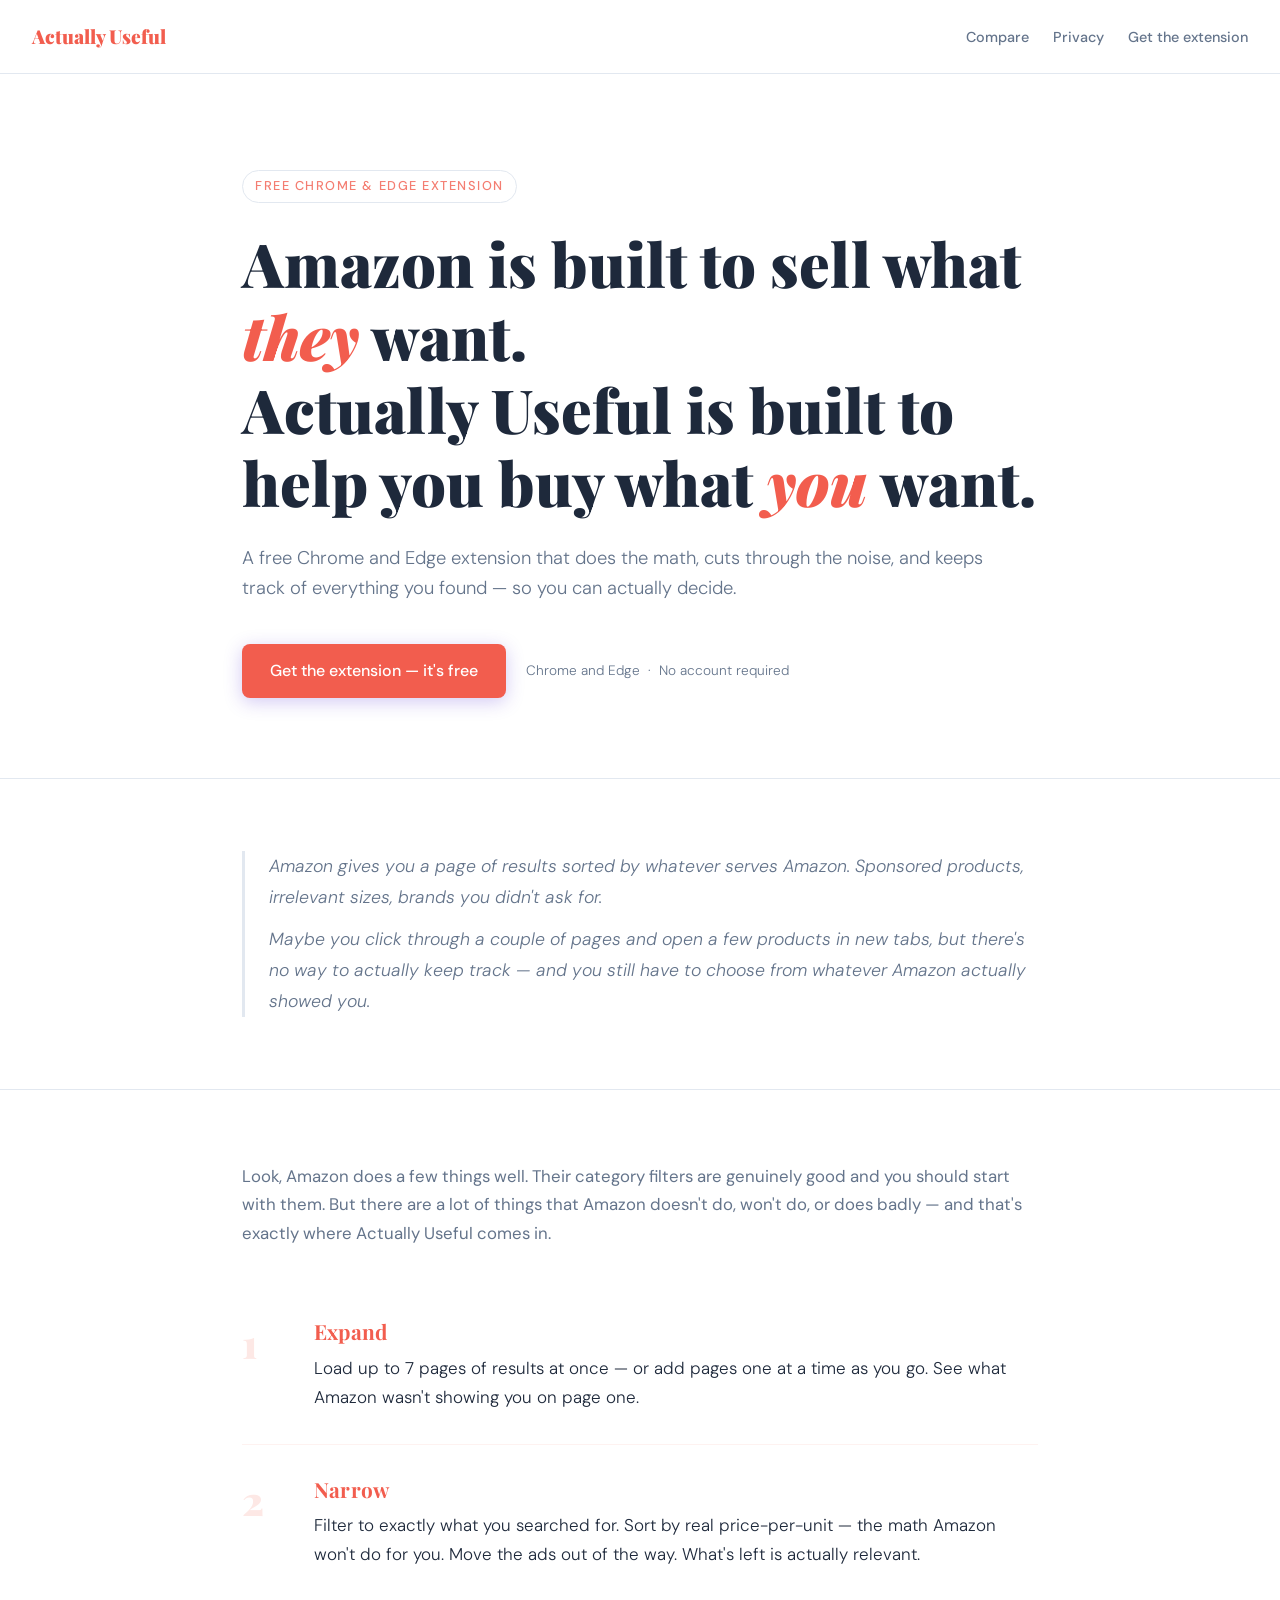
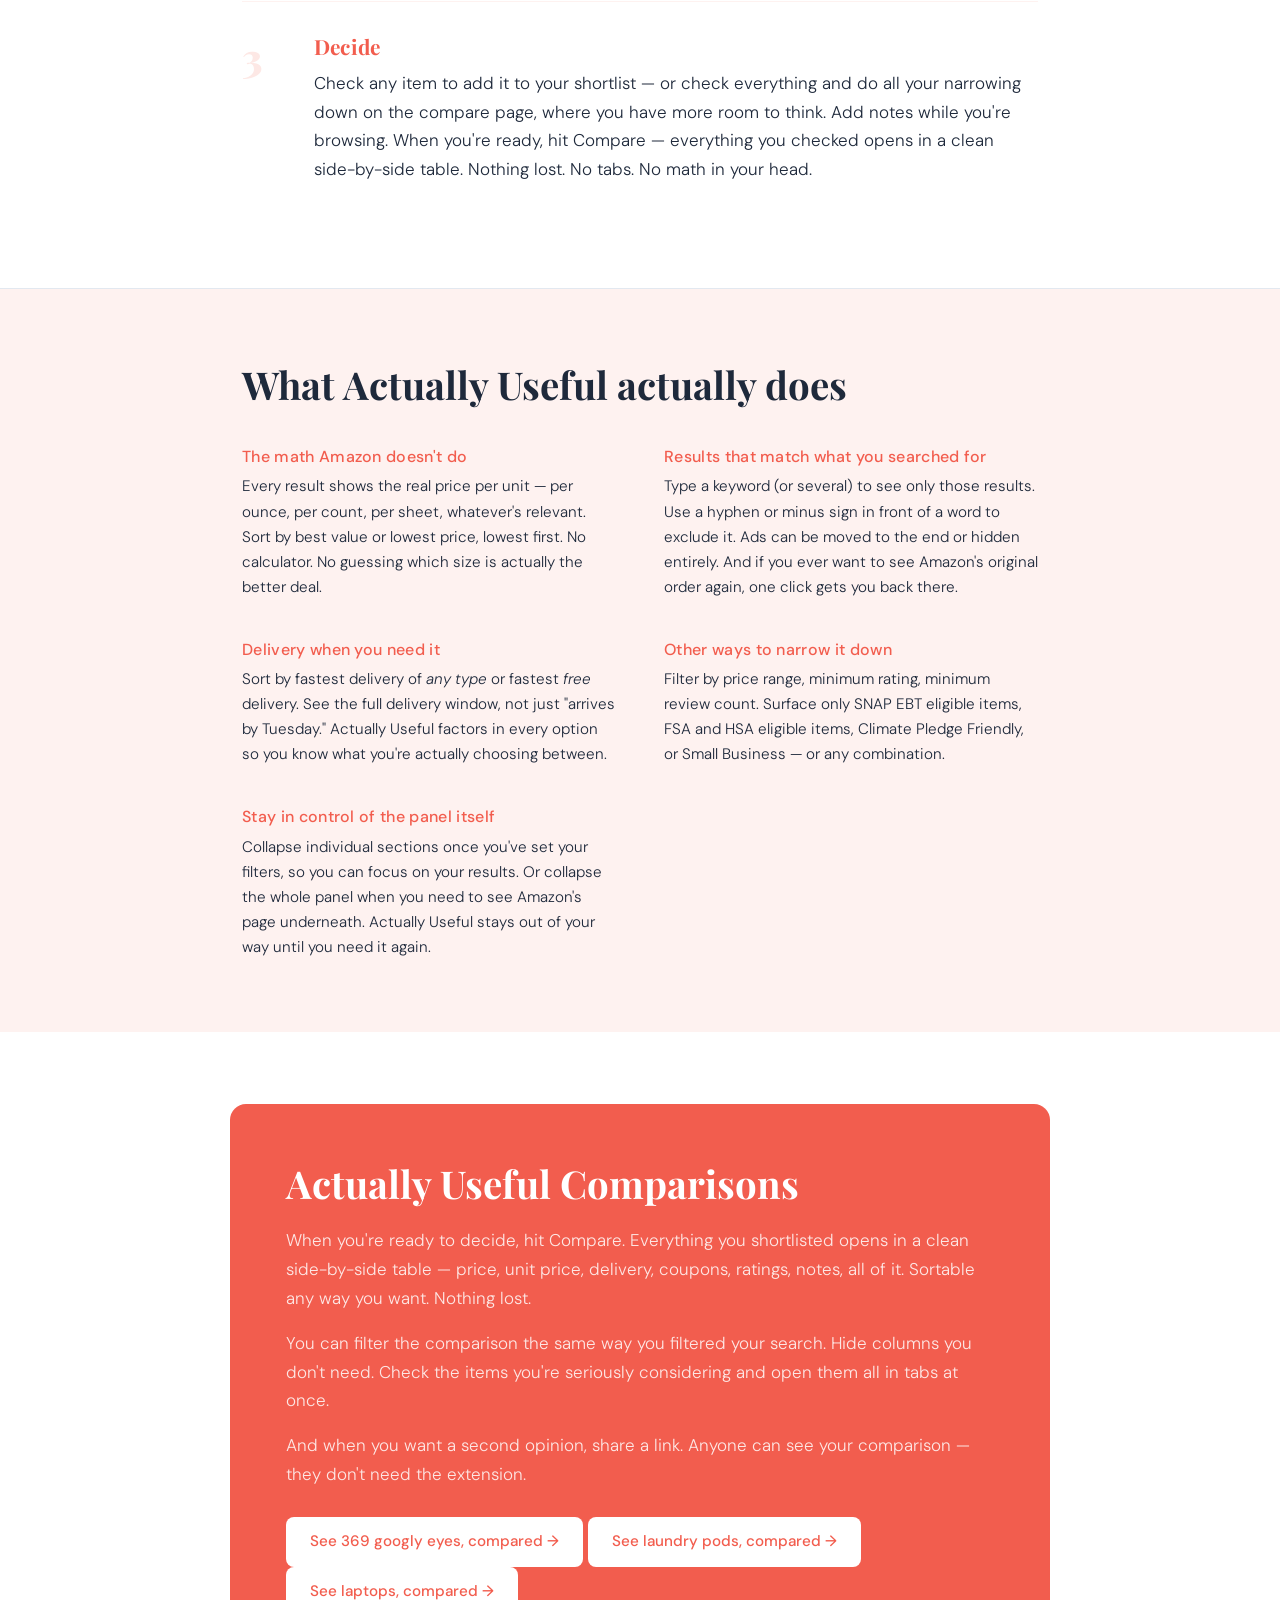
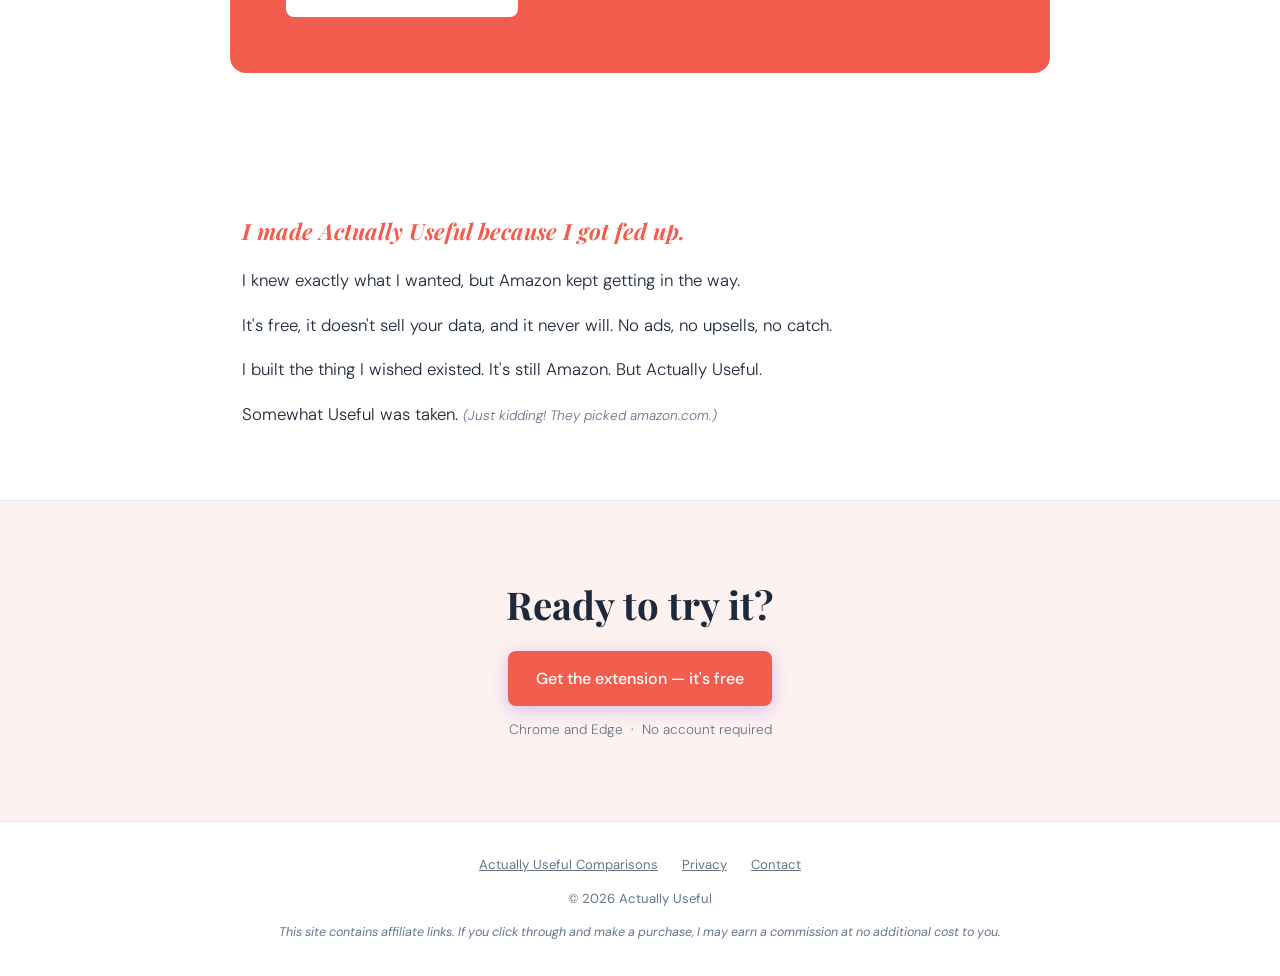
==== commit 5df659c1: "Phase 7B: website polish welcome.html: 02 Narrow copy updated, 03 Decide copy (final), brand explain" ====
--- a/index.html
+++ b/index.html
@@ -479,8 +479,11 @@
       <p>When you're ready to decide, hit Compare. Everything you shortlisted opens in a clean side-by-side table — price, unit price, delivery, coupons, ratings, notes, all of it. Sortable any way you want. Nothing lost.</p>
       <p>You can filter the comparison the same way you filtered your search. Hide columns you don't need. Check the items you're seriously considering and open them all in tabs at once.</p>
       <p>And when you want a second opinion, share a link. Anyone can see your comparison — they don't need the extension.</p>
-      <!-- Sample comparisons: laundry pods = id=73, laptops = id=74 (hold until unit display verified) -->
+      <!-- TODO: replace id=72 googly eyes screenshot/link with a more illustrative example once unit display is verified -->
+      <!-- Sample comparisons: googly eyes = id=72 (live), laundry pods = id=73, laptop = id=74 -->
       <a class="btn-secondary" href="https://tibbalsgribbin.github.io/actually-useful/compare.html?id=72" target="_blank" rel="noopener">See 369 googly eyes, compared →</a>
+      <a class="btn-secondary" href="https://tibbalsgribbin.github.io/actually-useful/compare.html?id=73" target="_blank" rel="noopener">See laundry pods, compared →</a>
+      <a class="btn-secondary" href="https://tibbalsgribbin.github.io/actually-useful/compare.html?id=74" target="_blank" rel="noopener">See laptops, compared →</a>
     </div>
   </div>
 
